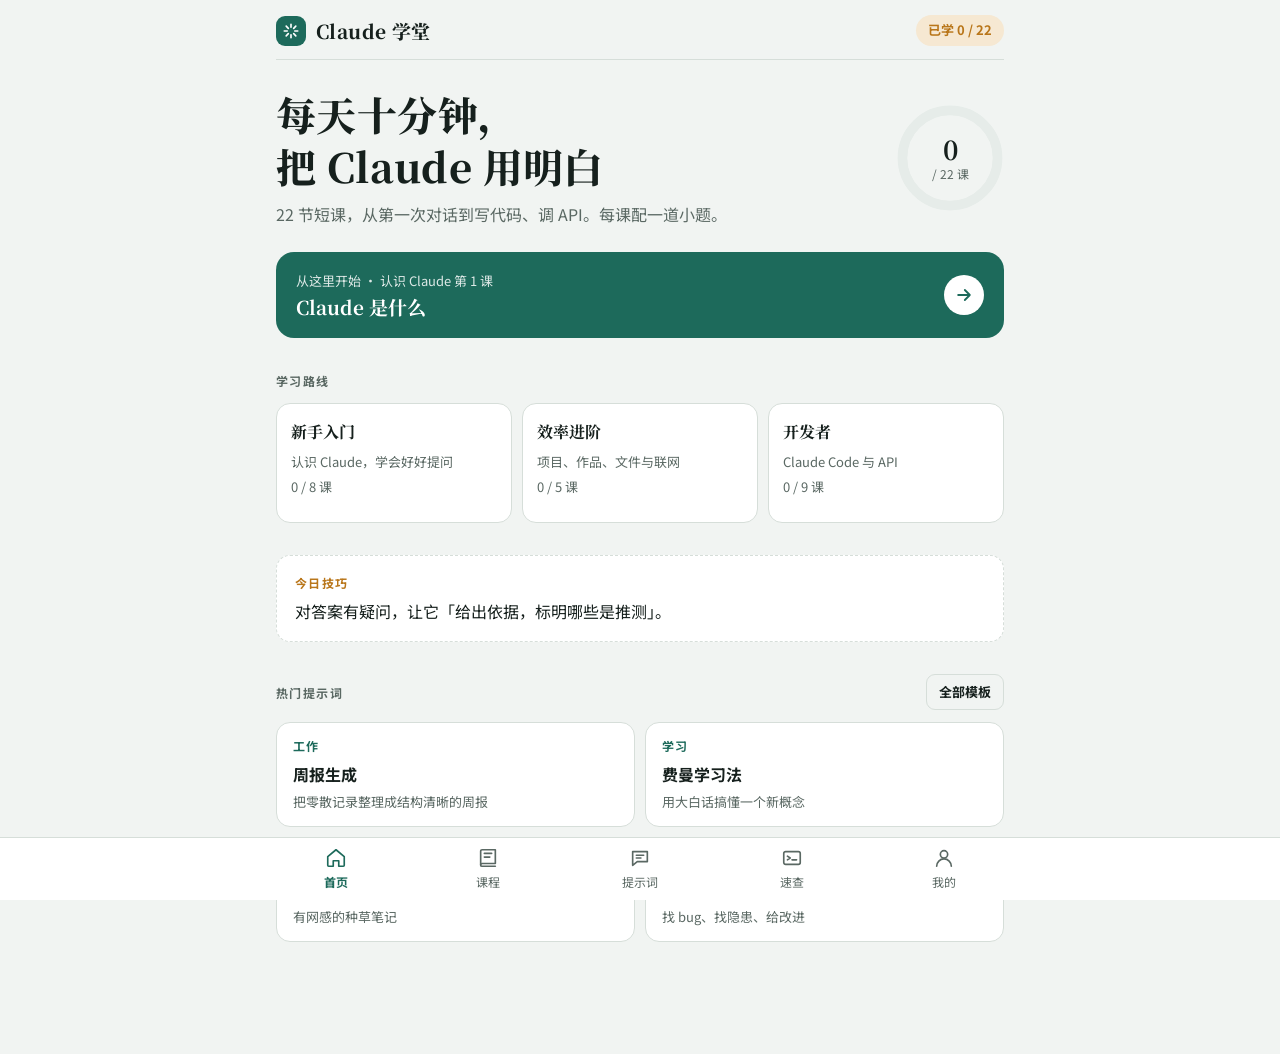
==== index.html @ afc1942e "Claude 学堂 v1：中文 Claude 使用教程 App 22 节课配小测、16 个提示词模板、速查表、本地学习进度，可离线安装（PWA）。  Co-Authored-By: Claude Op" ====
<!doctype html><html lang="zh-CN"><head><meta charset="utf-8">
<meta name="viewport" content="width=device-width,initial-scale=1,viewport-fit=cover">
<meta name="theme-color" content="#1D6A5B"><meta name="apple-mobile-web-app-capable" content="yes">
<meta name="apple-mobile-web-app-title" content="Claude 学堂"><link rel="manifest" href="manifest.webmanifest">
<link rel="icon" href="icon.svg"><link rel="apple-touch-icon" href="icon.svg">
<style>:root{padding-top:env(safe-area-inset-top,0px);padding-bottom:env(safe-area-inset-bottom,0px)}body{margin:0}img{max-width:100%}[hidden]{display:none!important}</style>
</head><body>
<title>Claude 学堂</title>
<link rel="preconnect" href="https://fonts.googleapis.com">
<link rel="preconnect" href="https://fonts.gstatic.com" crossorigin>
<link rel="stylesheet" href="https://fonts.googleapis.com/css2?family=Noto+Serif+SC:wght@600;800&family=Noto+Sans+SC:wght@400;500;700&family=JetBrains+Mono:wght@400;600&display=swap">
<style>
/* 布局：单栏移动优先的学习 App，底部五个标签；玉绿做主色，琥珀只用于进度与高亮 */
:root{
  --paper:#F1F4F2; --surface:#FFFFFF; --sunk:#E6ECE9;
  --ink:#16201D; --muted:#5A6863; --line:#D6DED9;
  --accent:#1D6A5B; --accent-ink:#FFFFFF; --accent-soft:#DAEBE5;
  --signal:#B9761A; --signal-soft:#F6E8D2;
  --bad:#A9443A; --bad-soft:#F5E1DE; --good:#2D7A4E; --good-soft:#DDEFE3;
  --code-bg:#1B2522; --code-fg:#E3ECE8;
  --f-display:"Noto Serif SC","Songti SC","STSong",serif;
  --f-body:"Noto Sans SC","PingFang SC","Hiragino Sans GB","Microsoft YaHei",system-ui,sans-serif;
  --f-mono:"JetBrains Mono","SF Mono",Menlo,Consolas,monospace;
  --r:14px;
}
@media (prefers-color-scheme: dark){:root:not([data-theme="light"]){
  --paper:#0F1513; --surface:#17201D; --sunk:#111A17;
  --ink:#E4ECE8; --muted:#93A39D; --line:#28342F;
  --accent:#62BCA6; --accent-ink:#08201A; --accent-soft:#1B3530;
  --signal:#E3AA4E; --signal-soft:#3A2D17;
  --bad:#E3816F; --bad-soft:#3A201C; --good:#71C493; --good-soft:#1A3324;
  --code-bg:#0A100E; --code-fg:#D8E4DF; color-scheme:dark}}
:root[data-theme="dark"]{
  --paper:#0F1513; --surface:#17201D; --sunk:#111A17;
  --ink:#E4ECE8; --muted:#93A39D; --line:#28342F;
  --accent:#62BCA6; --accent-ink:#08201A; --accent-soft:#1B3530;
  --signal:#E3AA4E; --signal-soft:#3A2D17;
  --bad:#E3816F; --bad-soft:#3A201C; --good:#71C493; --good-soft:#1A3324;
  --code-bg:#0A100E; --code-fg:#D8E4DF; color-scheme:dark}

*{box-sizing:border-box}
html,body{background:var(--paper)}
body{color:var(--ink);font-family:var(--f-body);font-size:16px;line-height:1.75;-webkit-font-smoothing:antialiased}
button,input,textarea{font:inherit;color:inherit}
button{cursor:pointer}
:focus-visible{outline:2px solid var(--accent);outline-offset:2px;border-radius:6px}
h1,h2,h3{font-family:var(--f-display);text-wrap:balance;margin:0;line-height:1.3}
p{margin:0}
code{font-family:var(--f-mono);font-size:.86em;background:var(--sunk);border:1px solid var(--line);padding:.05em .4em;border-radius:5px;word-break:break-word}
strong{font-weight:700}

.app{max-width:760px;margin:0 auto;padding-inline:16px;padding-block:0 112px}
.top{position:sticky;top:env(safe-area-inset-top,0px);z-index:5;background:var(--paper);display:flex;align-items:center;justify-content:space-between;gap:12px;padding-block:14px 12px;border-bottom:1px solid var(--line);margin-bottom:20px}
.brand{display:flex;align-items:center;gap:10px;font-family:var(--f-display);font-weight:800;font-size:19px;letter-spacing:.02em;background:none;border:0;padding:0}
.brand-mark{width:30px;height:30px;border-radius:9px;background:var(--accent);display:grid;place-items:center;color:var(--accent-ink)}
.pill{font-size:13px;font-variant-numeric:tabular-nums;padding:4px 12px;border-radius:99px;background:var(--signal-soft);color:var(--signal);font-weight:700;white-space:nowrap}
.back{display:inline-flex;align-items:center;gap:6px;background:none;border:0;color:var(--muted);font-size:14px;padding:4px 0}

/* 底部导航 */
.tabs{position:fixed;left:0;right:0;bottom:0;z-index:10;background:var(--surface);border-top:1px solid var(--line);padding-bottom:env(safe-area-inset-bottom,0px)}
.tabs-in{max-width:760px;margin:0 auto;display:grid;grid-template-columns:repeat(5,1fr)}
.tab{background:none;border:0;display:flex;flex-direction:column;align-items:center;gap:2px;padding:9px 0 8px;font-size:12px;color:var(--muted)}
.tab svg{width:22px;height:22px}
.tab[aria-current="page"]{color:var(--accent);font-weight:700}

/* 通用 */
.stack{display:flex;flex-direction:column;gap:14px}
.section{display:flex;flex-direction:column;gap:12px;margin-top:32px}
.eyebrow{font-size:12px;letter-spacing:.12em;color:var(--muted);font-weight:700}
.h-sec{font-size:20px}
.muted{color:var(--muted)}
.small{font-size:14px}
.card{background:var(--surface);border:1px solid var(--line);border-radius:var(--r);padding:18px}
.btn{display:inline-flex;align-items:center;justify-content:center;gap:8px;border-radius:11px;padding:11px 18px;font-weight:700;font-size:15px;border:1px solid transparent;background:var(--accent);color:var(--accent-ink)}
.btn.ghost{background:transparent;color:var(--ink);border-color:var(--line)}
.btn.sm{padding:6px 12px;font-size:13px;border-radius:9px}
.btn:active{transform:translateY(1px)}
.row{display:flex;align-items:center;gap:12px}
.grow{flex:1;min-width:0}
.chips{display:flex;gap:8px;overflow-x:auto;padding-bottom:4px;scrollbar-width:none}
.chip{flex:none;border:1px solid var(--line);background:var(--surface);border-radius:99px;padding:6px 14px;font-size:14px}
.chip[aria-pressed="true"]{background:var(--ink);color:var(--paper);border-color:var(--ink)}
.star{background:none;border:0;padding:6px;color:var(--muted);line-height:0}
.star[aria-pressed="true"]{color:var(--signal)}
.star svg{width:20px;height:20px}

/* 首页 */
.hero{display:grid;grid-template-columns:1fr auto;gap:20px;align-items:center;padding-block:8px 4px}
.hero h1{font-size:clamp(28px,7vw,40px);font-weight:800;letter-spacing:.01em}
.hero p{margin-top:8px;color:var(--muted);max-width:30em}
.ring{width:108px;height:108px;position:relative}
.ring svg{width:100%;height:100%;transform:rotate(-90deg)}
.ring-num{position:absolute;inset:0;display:grid;place-items:center;text-align:center;font-variant-numeric:tabular-nums;line-height:1.1}
.ring-num b{font-family:var(--f-display);font-size:26px}
.ring-num span{font-size:12px;color:var(--muted)}
.continue{display:flex;gap:16px;align-items:center;background:var(--accent);color:var(--accent-ink);border-radius:18px;padding:18px 20px;border:0;text-align:left;width:100%}
.continue .grow p{opacity:.85;font-size:13px}
.continue h3{font-size:19px;margin-top:2px}
.go{width:40px;height:40px;border-radius:50%;background:var(--accent-ink);color:var(--accent);display:grid;place-items:center;flex:none}
.paths{display:grid;grid-template-columns:repeat(3,minmax(0,1fr));gap:10px}
.path{background:var(--surface);border:1px solid var(--line);border-radius:var(--r);padding:14px;text-align:left;display:flex;flex-direction:column;gap:6px;min-width:0}
.path b{font-family:var(--f-display);font-size:16px}
.path span{font-size:13px;color:var(--muted);line-height:1.5}
.bar{height:5px;border-radius:99px;background:var(--sunk);overflow:hidden;margin-top:auto}
.bar i{display:block;height:100%;background:var(--signal);border-radius:99px}
.tip-card{border:1px dashed var(--line);border-radius:var(--r);padding:16px 18px;background:var(--surface)}
.tip-card .eyebrow{color:var(--signal)}

/* 课程 */
.mod{display:flex;flex-direction:column;gap:2px}
.mod-head{display:flex;align-items:baseline;justify-content:space-between;gap:12px;padding-block:6px 10px}
.mod-head h2{font-size:21px}
.mod-head span{font-size:13px;color:var(--muted);font-variant-numeric:tabular-nums;white-space:nowrap}
.lessons{background:var(--surface);border:1px solid var(--line);border-radius:var(--r);overflow:hidden}
.lesson-row{display:flex;align-items:center;gap:14px;width:100%;background:none;border:0;border-top:1px solid var(--line);padding:14px 16px;text-align:left}
.lesson-row:first-child{border-top:0}
.lesson-row .num{width:28px;height:28px;flex:none;border-radius:50%;border:1.5px solid var(--line);display:grid;place-items:center;font-size:13px;font-variant-numeric:tabular-nums;color:var(--muted);font-weight:700}
.lesson-row.done .num{background:var(--accent);border-color:var(--accent);color:var(--accent-ink)}
.lesson-row .t{font-weight:500}
.lesson-row .m{font-size:13px;color:var(--muted)}
.lesson-row svg.chev{width:18px;height:18px;color:var(--muted);flex:none}

/* 课文 */
.lesson-head{display:flex;flex-direction:column;gap:10px;padding-block:6px 4px}
.lesson-head h1{font-size:clamp(26px,6.5vw,34px)}
.prose{display:flex;flex-direction:column;gap:16px;margin-top:22px;max-width:40em}
.prose h3{font-size:19px;margin-top:10px}
.prose ul,.prose ol{margin:0;padding-left:1.3em;display:flex;flex-direction:column;gap:8px}
.prose li::marker{color:var(--accent);font-weight:700}
.callout{border-radius:12px;padding:14px 16px;background:var(--signal-soft);font-size:15px}
.callout b{color:var(--signal);margin-right:6px}
.cmp{display:flex;flex-direction:column;gap:10px}
.bubble{border-radius:16px 16px 16px 4px;padding:14px 16px;border:1px solid var(--line);background:var(--surface);white-space:pre-wrap;min-width:0}
.bubble .lab{display:inline-block;font-size:12px;font-weight:700;letter-spacing:.06em;padding:1px 9px;border-radius:99px;margin-bottom:6px}
.bubble.bad .lab{background:var(--bad-soft);color:var(--bad)}
.bubble.good{border-color:var(--accent)}
.bubble.good .lab{background:var(--good-soft);color:var(--good)}
.cmp-note{font-size:14px;color:var(--muted)}
.try{border:1.5px solid var(--accent);border-radius:var(--r);overflow:hidden}
.try-head{display:flex;align-items:center;justify-content:space-between;gap:10px;background:var(--accent-soft);padding:8px 10px 8px 16px;font-size:13px;font-weight:700;color:var(--accent)}
.try-body{padding:14px 16px;white-space:pre-wrap;background:var(--surface)}
.code{border-radius:12px;background:var(--code-bg);color:var(--code-fg);overflow:hidden}
.code-head{display:flex;justify-content:space-between;align-items:center;padding:6px 8px 6px 14px;font-size:12px;font-family:var(--f-mono);opacity:.85}
.code-head .btn{background:transparent;border-color:rgba(255,255,255,.18);color:var(--code-fg)}
.code pre{margin:0;padding:4px 16px 16px;overflow-x:auto;font-family:var(--f-mono);font-size:13.5px;line-height:1.65}
.quiz{margin-top:30px;display:flex;flex-direction:column;gap:12px}
.quiz .q{font-weight:700;font-size:17px}
.opt{display:flex;gap:12px;align-items:center;width:100%;text-align:left;background:var(--surface);border:1.5px solid var(--line);border-radius:12px;padding:12px 14px}
.opt .k{width:26px;height:26px;flex:none;border-radius:8px;background:var(--sunk);display:grid;place-items:center;font-size:13px;font-weight:700;color:var(--muted)}
.opt.right{border-color:var(--good);background:var(--good-soft)}
.opt.right .k{background:var(--good);color:var(--surface)}
.opt.wrong{border-color:var(--bad);background:var(--bad-soft)}
.opt.wrong .k{background:var(--bad);color:var(--surface)}
.opt:disabled{cursor:default;color:var(--ink)}
.why{font-size:15px;padding:12px 14px;border-radius:12px;background:var(--sunk)}
.lesson-foot{display:flex;gap:10px;margin-top:28px;flex-wrap:wrap}
.lesson-foot .btn{flex:1 1 160px}

/* 提示词 */
.pr-list{display:grid;grid-template-columns:repeat(2,minmax(0,1fr));gap:10px}
.pr{background:var(--surface);border:1px solid var(--line);border-radius:var(--r);padding:14px 16px;text-align:left;display:flex;flex-direction:column;gap:4px;min-width:0}
.pr .cat{font-size:12px;color:var(--accent);font-weight:700;letter-spacing:.06em}
.pr b{font-size:16px}
.pr span{font-size:13px;color:var(--muted);line-height:1.55}
.field{display:flex;flex-direction:column;gap:6px}
.field label{font-size:14px;font-weight:700}
.field input,.field textarea{width:100%;border:1.5px solid var(--line);background:var(--surface);border-radius:10px;padding:10px 12px;font-size:15px;line-height:1.6}
.field textarea{min-height:76px;resize:vertical}
.field input:focus,.field textarea:focus{outline:none;border-color:var(--accent)}
.preview{white-space:pre-wrap;background:var(--surface);border:1px solid var(--line);border-radius:var(--r);padding:16px;font-size:15px}
.preview mark{background:var(--signal-soft);color:var(--signal);border-radius:4px;padding:0 3px;font-weight:700}

/* 速查 */
.search{width:100%;border:1.5px solid var(--line);background:var(--surface);border-radius:12px;padding:12px 14px 12px 42px;font-size:16px;background-image:none}
.search-wrap{position:relative}
.search-wrap svg{position:absolute;left:14px;top:50%;transform:translateY(-50%);width:18px;height:18px;color:var(--muted)}
.cheat{background:var(--surface);border:1px solid var(--line);border-radius:var(--r);overflow:hidden}
.cheat-row{display:grid;grid-template-columns:minmax(0,190px) minmax(0,1fr);gap:14px;padding:11px 16px;border-top:1px solid var(--line);align-items:baseline}
.cheat-row:first-child{border-top:0}
.cheat-row kbd,.cheat-row .cmd{font-family:var(--f-mono);font-size:13.5px;font-weight:600;color:var(--accent);word-break:break-word}
.cheat-row span{font-size:14.5px}
.empty{text-align:center;color:var(--muted);padding:32px 12px}

/* 我的 */
.stats{display:grid;grid-template-columns:repeat(3,minmax(0,1fr));gap:10px}
.stat{background:var(--surface);border:1px solid var(--line);border-radius:var(--r);padding:14px;display:flex;flex-direction:column;gap:2px}
.stat b{font-family:var(--f-display);font-size:28px;font-variant-numeric:tabular-nums;line-height:1.2}
.stat span{font-size:13px;color:var(--muted)}
.mod-prog{display:grid;grid-template-columns:minmax(0,1fr) 120px 44px;gap:12px;align-items:center;padding:10px 0;border-top:1px solid var(--line);font-size:15px}
.mod-prog:first-child{border-top:0}
.mod-prog em{font-style:normal;font-size:13px;color:var(--muted);text-align:right;font-variant-numeric:tabular-nums}
.confirm{display:flex;gap:10px;align-items:center;flex-wrap:wrap;padding:12px 14px;border-radius:12px;background:var(--bad-soft);color:var(--bad);font-size:14px}

.toast{position:fixed;left:50%;bottom:calc(84px + env(safe-area-inset-bottom,0px));transform:translateX(-50%) translateY(12px);background:var(--ink);color:var(--paper);padding:9px 18px;border-radius:99px;font-size:14px;opacity:0;pointer-events:none;transition:opacity .2s,transform .2s;z-index:20;white-space:nowrap}
.toast.on{opacity:1;transform:translateX(-50%) translateY(0)}

.view{animation:in .25s ease-out}
@keyframes in{from{transform:translateY(6px)}to{transform:none}}
@media (prefers-reduced-motion:reduce){.view{animation:none}.toast{transition:none}}

@media (max-width:560px){
  .paths{grid-template-columns:1fr}
  .pr-list{grid-template-columns:1fr}
  .hero{grid-template-columns:1fr auto}
  .ring{width:88px;height:88px}
  .ring-num b{font-size:22px}
  .cheat-row{grid-template-columns:1fr;gap:2px}
  .mod-prog{grid-template-columns:minmax(0,1fr) 80px 40px}
}
</style>

<div class="app">
  <header class="top">
    <button class="brand" id="brand" aria-label="回到首页">
      <span class="brand-mark"><svg width="18" height="18" viewBox="0 0 24 24" fill="none" stroke="currentColor" stroke-width="2.2" stroke-linecap="round"><path d="M12 3v4M12 17v4M3 12h4M17 12h4M5.6 5.6l2.8 2.8M15.6 15.6l2.8 2.8M5.6 18.4l2.8-2.8M15.6 8.4l2.8-2.8"/></svg></span>
      Claude 学堂
    </button>
    <span class="pill" id="topPill"></span>
  </header>
  <main id="view" class="view"></main>
</div>

<nav class="tabs" aria-label="主导航"><div class="tabs-in" id="tabs"></div></nav>
<div class="toast" id="toast" role="status" aria-live="polite"></div>

<script>
/* ========== 课程内容 ========== */
const MODULES = [
 {id:'m1', name:'认识 Claude', path:'新手入门', lessons:[
  {id:'l1', title:'Claude 是什么', mins:3, blocks:[
   ['p','Claude 是 Anthropic 公司开发的 AI 助手。它能读写长文、分析文件和图片、写代码、查资料，也能在你的电脑上直接动手做事。'],
   ['h','模型家族'],
   ['p','Claude 有几档模型，越强的越聪明，越轻的越快越省。'],
   ['ul',['**Fable 5.1**：目前最强，适合最难的推理、长时间任务和复杂代码。','**Opus 5.5**：深度能力强，适合复杂写作、分析和规划。','**Sonnet 5.5**：速度和能力均衡，适合做日常主力。','**Haiku 4.5**：最快最省，适合简单问答和大批量处理。']],
   ['tip','不确定选哪个时，先用 Sonnet。遇到它答不好的难题，再换更强的模型。'],
   ['h','它不擅长什么'],
   ['ul',['知识有截止时间，最新消息要打开联网搜索。','可能出错。关键数字、法律和医疗结论要自己核实。','默认不记得别的对话。想让它记住，用「项目」或打开记忆功能。']]
  ], quiz:{q:'日常写邮件、整理笔记，速度和能力最均衡的是哪个？', opts:['Haiku 4.5','Sonnet 5.5','Fable 5.1'], a:1, why:'Sonnet 是均衡型。Haiku 更快但能力弱一些，Fable 最强但更适合真正困难的任务。'}},
  {id:'l2', title:'在哪里使用', mins:3, blocks:[
   ['p','同一个账号可以在很多地方用 Claude，对话记录会在网页、桌面和手机之间同步。'],
   ['ul',['**网页**：打开 `claude.ai` 就能用。','**桌面 App**：Mac 和 Windows 都有，可以用快捷键随时唤出，还能帮你操作电脑。','**手机 App**：iOS 和 Android 都有，支持语音对话和拍照提问。','**Claude Code**：会写代码的 Claude，能在终端、桌面 App、VS Code、JetBrains 和网页里用。','**Claude in Chrome**：浏览器扩展，帮你在网页上点击、填表、整理信息。','**API**：开发者把 Claude 接进自己的产品。']],
   ['tip','手机上遇到看不懂的东西，直接拍照发给 Claude，比打字描述快得多。']
  ], quiz:{q:'想让 Claude 直接修改你电脑上项目里的代码，该用哪个？', opts:['手机 App','Claude Code','网页上的联网搜索'], a:1, why:'Claude Code 能读懂整个项目，直接修改文件、运行命令和测试。'}},
  {id:'l3', title:'第一次对话', mins:4, blocks:[
   ['ol',['打开 `claude.ai`，注册并登录。','点「新对话」，在输入框写下你的问题。','需要时用回形针按钮上传文件或截图。','在输入框附近切换模型。','对回答不满意，直接说哪里不对，让它改。']],
   ['h','同样的需求，两种问法'],
   ['cmp','帮我写个自我介绍','帮我写一段 1 分钟的面试自我介绍。我应聘互联网公司的增长运营岗，有 3 年电商运营经验，做过日活从 2 万涨到 10 万的项目。语气自然，不要太书面。','好的问法交代了场景、身份、亮点和语气，Claude 不用猜。'],
   ['try','帮我写一段 1 分钟的面试自我介绍。我应聘的是＿＿岗位，有＿＿年＿＿经验，最拿得出手的成绩是＿＿。语气自然，不要太书面。']
  ], quiz:{q:'回答不满意时，最有效的做法是？', opts:['新开一个对话，问一模一样的问题','具体指出哪里不对，让它修改','换一个模型重新问'], a:1, why:'具体的反馈让 Claude 知道往哪个方向改。重复同样的问题，大概率得到差不多的结果。'}}
 ]},
 {id:'m2', name:'提问的艺术', path:'新手入门', lessons:[
  {id:'l4', title:'把话说清楚', mins:4, blocks:[
   ['p','Claude 很聪明，但不知道你脑子里的背景。把它当成一位能力很强、刚入职的同事：你交代得越清楚，结果越好。'],
   ['h','好提示词的四个要素'],
   ['ul',['**背景**：这是什么事，为什么要做。','**任务**：具体要它产出什么。','**要求**：长度、语气、受众，必须包含或避免的内容。','**格式**：列表、表格、段落，还是某种固定模板。']],
   ['cmp','总结一下这篇文章','下面是一篇行业报告。请帮我给老板写一段 200 字以内的总结，重点说清楚对我们电商业务有什么影响，最后给出 2 条可以马上执行的建议。','后一种写清了读者是谁、篇幅多长、重点是什么、结尾要什么。'],
   ['tip','说「要做什么」比说「不要做什么」更有效。与其说「别写太长」，不如说「控制在 3 句话以内」。']
  ], quiz:{q:'下面哪一项不属于好提示词的四要素？', opts:['背景','任务','客套话','格式'], a:2, why:'礼貌没坏处，但真正影响结果的是背景、任务、要求和格式。'}},
  {id:'l5', title:'给它看例子', mins:3, blocks:[
   ['p','想要某种特定风格时，与其堆形容词，不如直接给 1 到 3 个例子。Claude 会照着例子的感觉来写。'],
   ['cmp','帮我写几个有吸引力的商品标题','参考下面的风格，为「便携咖啡杯」写 5 个商品标题：\n例 1：一杯在手，通勤不慌｜316 不锈钢保温 6 小时\n例 2：办公室续命神器｜一键开盖，单手就能喝','「有吸引力」每个人理解都不一样，例子能把标准说死。'],
   ['tip','例子之间要有差异，不然 Claude 会照抄句式。如果只想学风格、不想学内容，明确说一声。']
  ], quiz:{q:'给 Claude 示例时，最需要注意什么？', opts:['例子越多越好','例子之间要有差异','例子要和想要的结果一模一样'], a:1, why:'例子太像，Claude 会机械模仿句式；有变化的例子才能让它抓到共同的风格。'}},
  {id:'l6', title:'让它先想再答', mins:3, blocks:[
   ['p','遇到复杂问题，比如多步计算、方案比较、策略分析，让 Claude 先思考再给结论，准确率会明显提高。'],
   ['ul',['在 claude.ai 打开「扩展思考」（Extended thinking），它会先推理再回答。','也可以在提问里写：「请一步步分析，最后再给结论」。','让它列出考虑过的方案和取舍，你更容易判断它对不对。']],
   ['try','我在考虑两个方案做小程序：A 是自建团队，B 是外包。预算 20 万，3 个月要上线。请先列出需要考虑的因素，逐项比较两个方案，最后给出推荐和理由。']
  ], quiz:{q:'哪类问题最值得让 Claude「先想再答」？', opts:['把一句话翻译成英文','比较三个融资方案的利弊','给猫起个名字'], a:1, why:'多因素比较需要推理过程。简单任务直接回答就行，开思考反而更慢。'}},
  {id:'l7', title:'用标签整理长内容', mins:3, blocks:[
   ['p','一次给好几份材料时，用标签把它们分开，Claude 就能准确知道哪段是什么。标签名可以用中文。'],
   ['code','text','请对比下面两份报价，指出价格和服务条款的差异。\n\n<报价A>\n（粘贴第一份）\n</报价A>\n\n<报价B>\n（粘贴第二份）\n</报价B>\n\n请用表格输出，最后一行写你的建议。'],
   ['tip','长文档放在前面，问题放在最后，效果通常更好。']
  ], quiz:{q:'给 Claude 一份很长的合同并提问，问题放在哪里效果通常更好？', opts:['放在合同前面','放在合同后面','放哪都一样'], a:1, why:'先给材料、最后提问，Claude 读完全文再看到问题，回答更聚焦。'}},
  {id:'l8', title:'多轮迭代', mins:3, blocks:[
   ['p','第一版很少完美。把对话当成合作：先要一版，再一步步收紧。'],
   ['ul',['指出具体问题：「第二段太空了，加一个真实案例。」','给出方向：「语气再口语一点，像跟朋友聊天。」','让它自查：「检查一下有没有事实错误或前后矛盾。」','对话太长、开始跑偏时，新开一个对话，把关键结论贴过去。']],
   ['tip','发现上一条问得不好，可以直接编辑那条消息重新生成，比不停追加纠正更干净。']
  ], quiz:{q:'对话越来越长、回答开始跑偏，最好怎么办？', opts:['继续追问，直到它改对','新开对话，带上关键结论','把所有要求再重复一遍'], a:1, why:'过长的对话里早期信息容易被稀释。新对话加上精炼的背景，往往立刻回到正轨。'}}
 ]},
 {id:'m3', name:'核心功能', path:'效率进阶', lessons:[
  {id:'l9', title:'项目 Projects', mins:4, blocks:[
   ['p','项目是一个专属工作区。你上传资料、写一份固定说明，之后在这个项目里开的每个对话都会自动带上它们。'],
   ['h','适合用在'],
   ['ul',['公司产品资料和品牌规范，写文案时不用每次重贴。','一门课的讲义，让 Claude 当你的私人助教。','长期写作项目，保持风格和设定前后一致。']],
   ['h','怎么建'],
   ['ol',['在左侧栏进入 Projects，新建项目。','在项目知识里上传文件。','在项目说明里写固定要求，比如「用简体中文回答，面向小红书用户，语气活泼」。','在项目里新建对话，开始使用。']]
  ], quiz:{q:'每次写文案都要重新粘贴品牌规范，最省事的办法是？', opts:['把规范存在记事本里每次复制','建一个项目，把规范放进项目知识','让 Claude 记在当前对话里'], a:1, why:'项目里的资料和说明会自动带进每个新对话。'}},
  {id:'l10', title:'Artifacts 作品', mins:4, blocks:[
   ['p','让 Claude 写网页、小工具、图表或长文档时，它会把结果放在对话旁边的独立窗口里。你可以直接预览、继续修改，还能生成链接分享给别人。'],
   ['ul',['小工具：番茄钟、记账表、抽签器。','可视化：把一份表格变成图表或看板。','文档：方案、清单、学习笔记。','小游戏：拿来玩，也能拿来教孩子。']],
   ['try','帮我做一个番茄钟网页：25 分钟专注、5 分钟休息，有开始、暂停和重置按钮，显示今天完成了几轮。界面简洁，手机上也好用。'],
   ['tip','想改哪里直接说，比如「按钮换成绿色」「加一个提示音」。不用自己懂代码。']
  ], quiz:{q:'关于 Artifacts，下面哪句是对的？', opts:['只能生成纯文字','可以预览、修改并分享链接','必须自己会写代码才能用'], a:1, why:'Artifacts 能生成可交互的页面和工具，用自然语言就能修改。'}},
  {id:'l11', title:'读文件和图片', mins:3, blocks:[
   ['p','PDF、Word、Excel、CSV、代码文件和图片都可以直接上传。'],
   ['ul',['长合同：「列出对我方不利的条款，标注页码。」','销售表：「按月份汇总销售额，找出下滑最多的品类，画个图。」','报错截图：「这个报错是什么意思，怎么解决？」','白板照片：「把这张照片整理成会议纪要。」']],
   ['tip','涉及数字的分析，让它说明计算方法，方便你核对。']
  ], quiz:{q:'让 Claude 分析销售数据时，怎样更容易发现错误？', opts:['只要最终结论','要求它说明计算方法','让它回答得越短越好'], a:1, why:'看到计算过程，你才能检查口径和公式是不是对的。'}},
  {id:'l12', title:'联网搜索与深度研究', mins:3, blocks:[
   ['p','Claude 的知识有截止时间。打开联网搜索后，它能查最新信息并附上来源链接。'],
   ['p','研究（Research）模式会花几分钟查阅大量资料，交给你一份带引用的报告，适合行业调研、竞品分析、选购对比。'],
   ['try','帮我调研国内主流的 AI 笔记类 App，比较它们的核心功能、价格和目标用户，用表格呈现，并附上信息来源。'],
   ['tip','来源链接要点开看看，确认原文确实是那个意思。']
  ], quiz:{q:'问「今天某只股票的收盘价」，需要什么？', opts:['扩展思考','联网搜索','上传 Excel'], a:1, why:'实时信息不在模型的知识里，必须联网查。'}},
  {id:'l13', title:'连接器与记忆', mins:3, blocks:[
   ['p','**连接器**让 Claude 读取你授权的应用，比如 Gmail、Google 日历、Google Drive、Notion。它背后用的是开放的 MCP 协议。'],
   ['p','**记忆**打开后，Claude 会记住你的偏好和长期背景，下次不用重复介绍自己。你可以随时查看和删除它记住的内容。'],
   ['try','看一下我明天的日程，帮我找出两个可以约 30 分钟会议的空档。'],
   ['tip','只连接真正需要的应用，授权前看清它能读写哪些内容。']
  ], quiz:{q:'连接器背后使用的开放协议叫什么？', opts:['MCP','HTTP','SQL'], a:0, why:'MCP（Model Context Protocol）是让 AI 接入外部工具和数据的开放标准。'}}
 ]},
 {id:'m4', name:'Claude Code', path:'开发者', lessons:[
  {id:'l14', title:'安装与启动', mins:4, blocks:[
   ['p','Claude Code 是会写代码的 Claude。它能读懂整个项目、修改文件、运行命令、跑测试、提交代码。'],
   ['h','安装'],
   ['code','bash','# macOS / Linux\ncurl -fsSL https://claude.ai/install.sh | bash\n\n# Windows（PowerShell）\nirm https://claude.ai/install.ps1 | iex\n\n# 或者用 npm\nnpm install -g @anthropic-ai/claude-code'],
   ['h','启动'],
   ['code','bash','cd 你的项目目录\nclaude'],
   ['p','第一次运行会让你登录 Claude 账号（Pro、Max、Team 或企业版），也可以用 API Key。不想碰终端的话，Claude 桌面 App 的 Code 标签页里也能用。'],
   ['try','这个项目是做什么的？主要目录结构是怎样的？我应该先看哪几个文件？']
  ], quiz:{q:'在项目目录里启动 Claude Code 的命令是？', opts:['claude','code','anthropic start'], a:0, why:'进入项目目录后输入 claude 即可启动。'}},
  {id:'l15', title:'CLAUDE.md 项目说明书', mins:4, blocks:[
   ['p','`CLAUDE.md` 是放在项目根目录的一份说明，Claude Code 每次启动都会自动读取。写上项目约定，它就不用每次问你。'],
   ['code','markdown','# 项目说明\n- 技术栈：Next.js + TypeScript + Tailwind\n- 启动：npm run dev，端口 3000\n- 测试：npm test，提交前必须通过\n- 组件用函数式写法\n- 界面文案统一用简体中文'],
   ['ul',['输入 `/init`，让 Claude 扫描项目自动生成初稿。','`~/.claude/CLAUDE.md` 放你的全局偏好，对所有项目生效。','保持简短，只写 Claude 自己看代码看不出来的东西。']]
  ], quiz:{q:'想让 Claude 自动生成 CLAUDE.md 初稿，用哪个命令？', opts:['/init','/clear','/model'], a:0, why:'/init 会分析项目结构并生成一份 CLAUDE.md。'}},
  {id:'l16', title:'常用命令与快捷键', mins:4, blocks:[
   ['p','下面这些用得最多，完整列表在「速查」页。'],
   ['ul',['`@文件名`：把某个文件交给 Claude 看，比如「检查 @src/login.ts 的逻辑」。','`/clear`：清空对话，开始新任务。','`/compact`：压缩对话历史，腾出上下文空间。','`/model`：切换模型。','**Esc**：打断 Claude 正在做的事。','**Esc 按两次**：回退到之前的某一步。','**Shift+Tab**：切换权限模式。','`!` 开头：直接执行一条终端命令。']],
   ['tip','一个任务做完就 `/clear`，再开始下一个。上下文干净，Claude 更专注，也更省额度。']
  ], quiz:{q:'对话太长、想保留要点但腾出空间，用哪个命令？', opts:['/clear','/compact','/init'], a:1, why:'/compact 会把历史压缩成摘要；/clear 是彻底清空。'}},
  {id:'l17', title:'权限与安全', mins:4, blocks:[
   ['p','Claude Code 改文件、跑命令之前，默认会先问你。按 Shift+Tab 可以在几种模式之间切换。'],
   ['ul',['**默认模式**：改文件、跑命令都先问你。','**自动接受编辑**：改文件不再问，跑命令仍然要你确认。','**计划模式**：只读不改，先给你方案，你同意后再动手。']],
   ['p','用 `/permissions` 可以把常用的安全命令设成「总是允许」，减少弹窗。'],
   ['tip','不熟悉的任务先用计划模式。项目用 git 管理，随时可以回退。']
  ], quiz:{q:'想先看 Claude 的方案、确认后再让它改代码，用哪种模式？', opts:['自动接受编辑','计划模式','默认模式'], a:1, why:'计划模式下 Claude 只分析、不修改，适合大改动之前先对齐思路。'}},
  {id:'l18', title:'Skills、MCP 与 Hooks', mins:5, blocks:[
   ['p','这几样东西让 Claude Code 变成你团队专属的助手。'],
   ['ul',['**Skills**：一个文件夹装着说明和脚本，教 Claude 完成特定任务，比如按公司模板写发布说明。用到时自动加载。','**MCP**：连接外部工具和数据，比如数据库、GitHub、设计稿。','**Hooks**：在固定时机自动执行的命令，比如每次改完文件自动格式化。','**子代理（Subagents）**：专做某类任务的助手，比如代码审查员。','**插件（Plugins）**：把以上几样打包，一键安装、分享给团队。']],
   ['code','bash','# 添加一个远程 MCP 服务\nclaude mcp add --transport http <名字> <服务地址>\n\n# 查看已连接的 MCP\nclaude mcp list']
  ], quiz:{q:'想让每次改完代码自动运行格式化工具，该用？', opts:['Skills','Hooks','MCP'], a:1, why:'Hooks 在固定事件发生时自动执行命令，适合格式化、检查这类每次都要做的事。'}}
 ]},
 {id:'m5', name:'开发者 API', path:'开发者', lessons:[
  {id:'l19', title:'第一个 API 请求', mins:5, blocks:[
   ['ol',['在 Claude 开发者平台（platform.claude.com）注册并创建 API Key。','把 Key 设成环境变量 `ANTHROPIC_API_KEY`。','安装官方 SDK：`pip install anthropic`。']],
   ['code','python','import anthropic\n\nclient = anthropic.Anthropic()  # 自动读取 ANTHROPIC_API_KEY\n\nmessage = client.messages.create(\n    model="claude-sonnet-5-5",\n    max_tokens=1024,\n    messages=[{"role": "user", "content": "用一句话解释什么是 API"}],\n)\nprint(message.content[0].text)'],
   ['tip','API Key 不要写进代码，更不要传到 GitHub。泄露后立刻在平台上作废。']
  ], quiz:{q:'API Key 最安全的存放方式是？', opts:['直接写在代码里','放在环境变量里','发到群里备份'], a:1, why:'环境变量不会随代码提交，泄露风险最低。'}},
  {id:'l20', title:'系统提示词与多轮对话', mins:4, blocks:[
   ['p','`system` 参数用来设定角色和规则，`messages` 是对话记录，用户和助手轮流出现。'],
   ['code','python','message = client.messages.create(\n    model="claude-sonnet-5-5",\n    max_tokens=1024,\n    system="你是一名耐心的英语老师，回答简短，并纠正学生的语法错误。",\n    messages=[\n        {"role": "user", "content": "I goes to school yesterday."},\n        {"role": "assistant", "content": "应该是 I went to school yesterday。"},\n        {"role": "user", "content": "为什么用 went？"},\n    ],\n)'],
   ['tip','API 不会自动记住对话。每次请求都要把之前的消息一起发过去。']
  ], quiz:{q:'调用 API 做多轮对话，需要怎么处理历史消息？', opts:['服务器会自动记住','每次请求都带上历史消息','只发最新一条就行'], a:1, why:'API 是无状态的，上下文完全由你发送的 messages 决定。'}},
  {id:'l21', title:'工具调用', mins:5, blocks:[
   ['p','告诉 Claude 你有哪些函数，包括名字、用途和参数格式。它需要时会返回一个调用请求，你执行函数，再把结果发回去，它据此给出最终回答。'],
   ['code','python','tools = [{\n    "name": "get_weather",\n    "description": "查询某个城市当前的天气",\n    "input_schema": {\n        "type": "object",\n        "properties": {"city": {"type": "string", "description": "城市名"}},\n        "required": ["city"],\n    },\n}]\n\nmessage = client.messages.create(\n    model="claude-sonnet-5-5",\n    max_tokens=1024,\n    tools=tools,\n    messages=[{"role": "user", "content": "北京现在冷吗？"}],\n)\n# message.stop_reason == "tool_use" 时，执行函数并把结果发回'],
   ['ol',['你发送问题和工具定义。','Claude 返回要调用的工具和参数。','你的代码执行函数，把结果作为 tool_result 发回。','Claude 根据结果回答用户。']],
   ['tip','`description` 写得越清楚，Claude 越知道什么时候该用这个工具。']
  ], quiz:{q:'工具调用中，真正执行函数的是谁？', opts:['Claude','你的代码','Anthropic 的服务器'], a:1, why:'Claude 只决定调用什么、传什么参数，执行和返回结果都在你这边。'}},
  {id:'l22', title:'省钱又提速', mins:4, blocks:[
   ['ul',['**选对模型**：分类、提取、简单改写用 Haiku，难题再用更强的模型。','**提示词缓存**：固定的长系统提示词和文档开启缓存，重复读取更便宜也更快。','**批处理**：不着急的大量任务用 Message Batches，价格大约减半。','**流式输出**：边生成边显示，用户感觉快很多。','**控制输出**：设好 `max_tokens`，要求简洁的格式。']],
   ['tip','先用最强的模型把效果调好，再试着换成更便宜的模型，看效果能不能保住。']
  ], quiz:{q:'每晚要处理上万条评论分类，不要求实时，最省钱的做法是？', opts:['用最强模型逐条实时调用','用 Haiku 加批处理','开扩展思考'], a:1, why:'简单任务用轻量模型，不急的大批量任务走批处理，成本最低。'}}
 ]}
];

const PATHS = [
 {name:'新手入门', desc:'认识 Claude，学会好好提问', mods:['m1','m2']},
 {name:'效率进阶', desc:'项目、作品、文件与联网', mods:['m3']},
 {name:'开发者', desc:'Claude Code 与 API', mods:['m4','m5']}
];

const TIPS = [
 '说「要做什么」比说「不要做什么」更有效。',
 '让 Claude 先问你几个问题再动手：「开始前，先问我 3 个你需要知道的问题。」',
 '把好用的提示词存进项目说明，下次不用重写。',
 '想要表格就直接说「用表格输出」，想要清单就说「列成清单」。',
 '对答案有疑问，让它「给出依据，标明哪些是推测」。',
 '同一件事让它写三个不同风格的版本，挑一个再精修。',
 '截图比描述更准确，报错、界面问题直接截图发过去。',
 '长文档放前面，问题放最后。',
 '在 Claude Code 里，一个任务结束就 /clear。',
 '让它扮演挑剔的审稿人：「指出这篇文章最弱的三个地方。」',
 '写给谁看决定了怎么写，记得告诉 Claude 读者是谁。',
 '复杂任务拆成几步，每步确认后再往下走。'
];

const PROMPTS = [
 {id:'p1', cat:'工作', title:'周报生成', desc:'把零散记录整理成结构清晰的周报', tpl:'请把我这周的工作记录整理成一份周报。\n\n我的岗位：{岗位}\n本周记录：\n{本周做的事}\n\n要求：分为「本周完成」「数据与成果」「问题与风险」「下周计划」四部分；每条一句话，突出结果和数字；语气专业简洁。'},
 {id:'p2', cat:'工作', title:'邮件润色', desc:'让邮件得体、清楚、不啰嗦', tpl:'请帮我润色下面这封邮件。\n\n收件人：{收件人身份}\n目的：{这封邮件想达成什么}\n原文：\n{邮件草稿}\n\n要求：语气礼貌但直接，删掉多余的客套，关键信息放在前两句。给出修改后的版本，再用三条说明你改了什么。'},
 {id:'p3', cat:'工作', title:'会议纪要', desc:'从杂乱记录中提炼决策和待办', tpl:'下面是一场会议的原始记录，请整理成会议纪要。\n\n会议主题：{会议主题}\n原始记录：\n{会议记录或转写文字}\n\n输出格式：\n1. 一句话结论\n2. 关键决策\n3. 待办事项表格（事项 / 负责人 / 截止时间）\n4. 未解决的问题'},
 {id:'p4', cat:'工作', title:'方案对比决策', desc:'多个选项时理清利弊', tpl:'我需要在以下选项中做决定：{选项}\n\n背景：{背景和限制条件}\n我最看重：{最在意的因素}\n\n请先列出评估维度，再逐项比较各选项，用表格呈现。最后给出你的推荐、理由，以及这个推荐在什么情况下会不成立。'},
 {id:'p5', cat:'学习', title:'费曼学习法', desc:'用大白话搞懂一个新概念', tpl:'我想真正理解「{概念}」。我的基础是：{你目前的了解程度}。\n\n请：\n1. 用一个生活中的比喻解释它\n2. 再用准确的语言解释一遍\n3. 举一个具体例子\n4. 列出初学者最常见的两个误解\n5. 最后出 3 道小题考考我，先别给答案'},
 {id:'p6', cat:'学习', title:'论文速读', desc:'快速抓住一篇论文的要点', tpl:'请帮我速读这篇论文（已上传）。我的背景：{你的专业背景}。\n\n请回答：\n1. 它想解决什么问题，为什么重要\n2. 用了什么方法\n3. 最关键的发现和数据\n4. 局限性\n5. 对{你关心的方向}有什么启发'},
 {id:'p7', cat:'学习', title:'模拟面试', desc:'让 Claude 当面试官陪你练', tpl:'请你扮演{公司类型}的{岗位}面试官，对我进行一场模拟面试。\n\n我的简历要点：\n{简历要点}\n\n规则：每次只问一个问题，等我回答后先点评（优点、不足、更好的说法），再问下一个。一共 6 个问题，由浅入深。现在开始第一个问题。'},
 {id:'p8', cat:'写作', title:'小红书文案', desc:'有网感的种草笔记', tpl:'请为「{产品或主题}」写一篇小红书笔记。\n\n目标读者：{目标人群}\n核心卖点：{卖点}\n\n要求：标题给 5 个备选，带数字或反差；正文 300 字左右，第一人称真实体验口吻，分段短，适当用符号分隔；结尾加 5 个相关话题标签。'},
 {id:'p9', cat:'写作', title:'文章挑刺', desc:'像严格的编辑一样审稿', tpl:'请你作为一位严格的编辑审阅下面的文章。文章写给{目标读者}看，目的是{文章目的}。\n\n{文章内容}\n\n请指出：最弱的三个地方并说明原因；逻辑跳跃或论据不足的段落；可以删掉的句子。最后给出修改后的开头一段。'},
 {id:'p10', cat:'写作', title:'换种说法', desc:'同一内容改写成不同语气', tpl:'请把下面这段话改写成三个版本：\n① {语气一，如：正式书面}\n② {语气二，如：轻松口语}\n③ {语气三，如：一句话精简}\n\n原文：\n{原文}'},
 {id:'p11', cat:'编程', title:'代码审查', desc:'找 bug、找隐患、给改进', tpl:'请审查下面的 {语言} 代码。它的作用是：{代码用途}。\n\n{代码}\n\n请按严重程度列出：可能的 bug、安全隐患、性能问题、可读性问题。每条说明出问题的具体场景，并给出修改后的代码。'},
 {id:'p12', cat:'编程', title:'写 SQL', desc:'用中文描述需求，生成查询', tpl:'数据库是 {数据库类型}，相关表结构如下：\n{表结构}\n\n需求：{用中文描述你想查什么}\n\n请写出 SQL，加上中文注释，并说明有没有需要注意的性能问题或边界情况。'},
 {id:'p13', cat:'编程', title:'解释报错', desc:'看懂错误信息并修好', tpl:'我在 {环境或框架} 里遇到了下面的报错：\n\n{报错信息}\n\n相关代码：\n{相关代码}\n\n请解释报错原因，给出最可能的修复方法；如果有多种可能，按概率从高到低列出，并告诉我怎么验证。'},
 {id:'p14', cat:'生活', title:'旅行规划', desc:'按节奏和预算排行程', tpl:'帮我规划一次 {目的地} 的旅行。\n\n天数：{天数}\n人员：{同行人员}\n预算：{预算}\n偏好：{喜欢什么、不喜欢什么}\n\n请按天给出行程，标注每段交通方式和大致时间；每天不超过 3 个主要景点；推荐当地特色餐厅；最后列出出发前要准备的事项。'},
 {id:'p15', cat:'生活', title:'一周食谱', desc:'省心又健康的家常菜安排', tpl:'请帮我安排一周的晚餐食谱。\n\n家庭人数：{人数}\n饮食要求：{忌口、减脂、孩子等}\n做饭时间：每顿不超过 {分钟数} 分钟\n\n用表格列出每天的菜名，再给一份合并后的采购清单，按蔬菜、肉蛋、调料分类。'},
 {id:'p16', cat:'生活', title:'难开口的话', desc:'帮你想好怎么说', tpl:'我需要和{对方是谁}谈一件事：{要谈的事}。\n\n我的顾虑：{担心什么}\n我希望的结果：{期望结果}\n\n请帮我准备：开场怎么说；核心表达的三个要点；对方可能的反应和我的回应；需要避免的说法。'}
];

const CHEAT = [
 {group:'Claude Code 斜杠命令', rows:[
  ['/help','查看所有可用命令'],['/init','扫描项目，生成 CLAUDE.md'],['/clear','清空对话，开始新任务'],['/compact','把对话历史压缩成摘要，腾出空间'],['/context','查看上下文用了多少'],['/model','切换模型'],['/resume','恢复之前的对话'],['/rewind','回退到之前的某个节点'],['/memory','编辑 CLAUDE.md 记忆文件'],['/permissions','管理允许和禁止的操作'],['/mcp','查看和管理 MCP 连接'],['/agents','管理子代理'],['/hooks','配置自动执行的 Hooks'],['/config','打开设置'],['/doctor','检查安装是否正常'],['/login','登录或切换账号']
 ]},
 {group:'Claude Code 快捷键', rows:[
  ['Esc','打断 Claude 当前的操作'],['Esc Esc','回退到之前的消息'],['Shift+Tab','切换权限模式（默认 / 自动接受编辑 / 计划）'],['@','引用文件或目录'],['!','直接执行一条终端命令'],['/','打开命令菜单'],['↑','翻看之前输入的内容'],['Shift+Enter','换行（不发送）'],['Ctrl+V','粘贴截图'],['Ctrl+C','取消输入；连按两次退出']
 ]},
 {group:'命令行用法', rows:[
  ['claude','在当前目录启动交互模式'],['claude "任务描述"','带着任务直接启动'],['claude -p "问题"','只输出结果后退出，适合脚本'],['claude -c','继续最近一次对话'],['claude -r','从历史对话中选择并恢复'],['claude --model <模型>','指定模型启动'],['claude mcp add','添加 MCP 服务'],['claude update','更新到最新版本']
 ]},
 {group:'claude.ai 使用技巧', rows:[
  ['编辑消息','修改自己发过的消息，重新生成回答'],['重新生成','对同一问题换一个回答'],['拖拽上传','把文件直接拖进输入框'],['项目','固定资料和说明，多个对话共享'],['风格','切换回答的风格，比如简洁或详细'],['扩展思考','复杂问题让 Claude 先推理再回答'],['联网搜索','获取最新信息并附带来源'],['研究','多轮检索，生成带引用的调研报告']
 ]},
 {group:'提示词口诀', rows:[
  ['给背景','说清楚是什么事、为什么做'],['定任务','具体要什么产出'],['提要求','长度、语气、受众、重点'],['指格式','表格、清单、段落还是模板'],['给例子','用 1 到 3 个例子说明风格'],['先思考','复杂问题让它一步步分析'],['分材料','多份内容用标签隔开'],['勤迭代','具体指出问题，逐步收紧']
 ]}
];

/* ========== 状态 ========== */
const KEY = 'claude-xuetang-v1';
const ALL = MODULES.flatMap((m,mi)=>m.lessons.map((l,li)=>({...l, mod:m, mi, li})));
const byId = Object.fromEntries(ALL.map(l=>[l.id,l]));
let S = {done:{}, fav:{}, quiz:{}, last:null};
try{ const raw = localStorage.getItem(KEY); if(raw) S = Object.assign(S, JSON.parse(raw)); }catch(e){}
function save(){ try{ localStorage.setItem(KEY, JSON.stringify(S)); }catch(e){} }

let route = {view:'home'};
let promptCat = '全部';
let cheatQ = '';
let resetAsk = false;
const vals = {};

/* ========== 工具函数 ========== */
const $ = s=>document.querySelector(s);
const esc = s=>String(s).replace(/[&<>"']/g,c=>({'&':'&amp;','<':'&lt;','>':'&gt;','"':'&quot;',"'":'&#39;'}[c]));
const inl = s=>esc(s).replace(/`([^`]+)`/g,'<code>$1</code>').replace(/\*\*([^*]+)\*\*/g,'<strong>$1</strong>');
const doneCount = ()=>ALL.filter(l=>S.done[l.id]).length;
const modDone = m=>m.lessons.filter(l=>S.done[l.id]).length;
const nextLesson = ()=> (S.last && !S.done[S.last] ? byId[S.last] : null) || ALL.find(l=>!S.done[l.id]) || null;

const ICON = {
 home:'<svg viewBox="0 0 24 24" fill="none" stroke="currentColor" stroke-width="1.8" stroke-linecap="round" stroke-linejoin="round"><path d="M3 10.5 12 3l9 7.5V20a1 1 0 0 1-1 1h-5v-6h-6v6H4a1 1 0 0 1-1-1z"/></svg>',
 book:'<svg viewBox="0 0 24 24" fill="none" stroke="currentColor" stroke-width="1.8" stroke-linecap="round" stroke-linejoin="round"><path d="M4 4.5A1.5 1.5 0 0 1 5.5 3H20v15H5.5A1.5 1.5 0 0 0 4 19.5z"/><path d="M4 19.5A1.5 1.5 0 0 0 5.5 21H20"/><path d="M8 7h8M8 11h6"/></svg>',
 spark:'<svg viewBox="0 0 24 24" fill="none" stroke="currentColor" stroke-width="1.8" stroke-linecap="round" stroke-linejoin="round"><path d="M4 5h16v11H9l-5 4z"/><path d="M8 9h8M8 12h5"/></svg>',
 bolt:'<svg viewBox="0 0 24 24" fill="none" stroke="currentColor" stroke-width="1.8" stroke-linecap="round" stroke-linejoin="round"><rect x="3" y="5" width="18" height="14" rx="2"/><path d="m7 10 3 2-3 2M12 14h5"/></svg>',
 user:'<svg viewBox="0 0 24 24" fill="none" stroke="currentColor" stroke-width="1.8" stroke-linecap="round" stroke-linejoin="round"><circle cx="12" cy="8" r="4"/><path d="M4 21a8 8 0 0 1 16 0"/></svg>',
 chev:'<svg class="chev" viewBox="0 0 24 24" fill="none" stroke="currentColor" stroke-width="2" stroke-linecap="round"><path d="m9 6 6 6-6 6"/></svg>',
 left:'<svg width="16" height="16" viewBox="0 0 24 24" fill="none" stroke="currentColor" stroke-width="2" stroke-linecap="round"><path d="m15 6-6 6 6 6"/></svg>',
 arrow:'<svg width="20" height="20" viewBox="0 0 24 24" fill="none" stroke="currentColor" stroke-width="2.2" stroke-linecap="round" stroke-linejoin="round"><path d="M5 12h14M13 6l6 6-6 6"/></svg>',
 star:'<svg viewBox="0 0 24 24" fill="currentColor"><path d="m12 3 2.7 5.6 6.1.9-4.4 4.3 1 6.1L12 17l-5.4 2.9 1-6.1L3.2 9.5l6.1-.9z"/></svg>',
 starO:'<svg viewBox="0 0 24 24" fill="none" stroke="currentColor" stroke-width="1.8" stroke-linejoin="round"><path d="m12 3 2.7 5.6 6.1.9-4.4 4.3 1 6.1L12 17l-5.4 2.9 1-6.1L3.2 9.5l6.1-.9z"/></svg>',
 search:'<svg viewBox="0 0 24 24" fill="none" stroke="currentColor" stroke-width="2" stroke-linecap="round"><circle cx="11" cy="11" r="7"/><path d="m20 20-3.5-3.5"/></svg>'
};
const TABS = [['home','首页','home'],['courses','课程','book'],['prompts','提示词','spark'],['cheat','速查','bolt'],['me','我的','user']];
const tabOf = v=>({lesson:'courses', prompt:'prompts'}[v] || v);

function toast(msg){ const t=$('#toast'); t.textContent=msg; t.classList.add('on'); clearTimeout(toast._t); toast._t=setTimeout(()=>t.classList.remove('on'),1600); }
function copy(text){
  const ok=()=>toast('已复制');
  const fallback=()=>{ const ta=document.createElement('textarea'); ta.value=text; ta.setAttribute('readonly',''); ta.style.position='fixed'; ta.style.opacity='0'; document.body.appendChild(ta); ta.select(); let done=false; try{ done=document.execCommand('copy'); }catch(e){} ta.remove(); toast(done?'已复制':'复制失败，请长按文字手动复制'); };
  try{ navigator.clipboard.writeText(text).then(ok, fallback); }catch(e){ fallback(); }
}
function go(view, extra={}){ route={view, ...extra}; render(); window.scrollTo(0,0); }

/* ========== 视图 ========== */
function ring(pct){
  const r=44, c=2*Math.PI*r;
  return `<svg viewBox="0 0 100 100" aria-hidden="true"><circle cx="50" cy="50" r="${r}" fill="none" stroke="var(--sunk)" stroke-width="9"/><circle cx="50" cy="50" r="${r}" fill="none" stroke="var(--signal)" stroke-width="9" stroke-linecap="round" stroke-dasharray="${c}" stroke-dashoffset="${c*(1-pct)}"/></svg>`;
}

function vHome(){
  const d=doneCount(), n=ALL.length, nx=nextLesson();
  const day=Math.floor((Date.now()-new Date(new Date().getFullYear(),0,0))/864e5);
  const tip=TIPS[day%TIPS.length];
  const cont = nx ? `<button class="continue" data-lesson="${nx.id}">
      <div class="grow"><p>${d? '继续学习':'从这里开始'} · ${esc(nx.mod.name)} 第 ${nx.li+1} 课</p><h3>${esc(nx.title)}</h3></div>
      <span class="go">${ICON.arrow}</span></button>`
    : `<div class="card"><h3 style="font-size:19px">全部 ${n} 课都学完了</h3><p class="muted small" style="margin-top:4px">去「提示词」页挑几个模板，在真实工作里用起来。</p></div>`;
  const paths = PATHS.map(p=>{
    const ls=MODULES.filter(m=>p.mods.includes(m.id)).flatMap(m=>m.lessons);
    const k=ls.filter(l=>S.done[l.id]).length;
    return `<button class="path" data-path="${p.mods[0]}"><b>${p.name}</b><span>${p.desc}</span><span style="font-variant-numeric:tabular-nums">${k} / ${ls.length} 课</span><div class="bar"><i style="width:${ls.length?k/ls.length*100:0}%"></i></div></button>`;
  }).join('');
  return `
  <section class="hero">
    <div><h1>每天十分钟，<br>把 Claude 用明白</h1><p>${n} 节短课，从第一次对话到写代码、调 API。每课配一道小题。</p></div>
    <div class="ring">${ring(n?d/n:0)}<div class="ring-num"><div><b>${d}</b><br><span>/ ${n} 课</span></div></div></div>
  </section>
  <div class="section" style="margin-top:20px">${cont}</div>
  <section class="section"><p class="eyebrow">学习路线</p><div class="paths">${paths}</div></section>
  <section class="section"><div class="tip-card"><p class="eyebrow">今日技巧</p><p style="margin-top:4px">${esc(tip)}</p></div></section>
  <section class="section"><div class="row"><p class="eyebrow grow">热门提示词</p><button class="btn ghost sm" data-go="prompts">全部模板</button></div>
    <div class="pr-list">${PROMPTS.filter(p=>['p1','p5','p8','p11'].includes(p.id)).map(prCard).join('')}</div></section>`;
}

function vCourses(){
  return `<div class="stack"><h1 style="font-size:28px">课程</h1><p class="muted">${MODULES.length} 个模块，${ALL.length} 节课。按顺序学最顺，也可以直接跳到想看的那课。</p></div>` +
  MODULES.map((m,mi)=>`<section class="section mod" id="${m.id}">
    <div class="mod-head"><div><p class="eyebrow">模块 ${mi+1} · ${m.path}</p><h2>${esc(m.name)}</h2></div><span>${modDone(m)} / ${m.lessons.length}</span></div>
    <div class="lessons">${m.lessons.map((l,li)=>`<button class="lesson-row${S.done[l.id]?' done':''}" data-lesson="${l.id}">
      <span class="num">${S.done[l.id]?'✓':li+1}</span>
      <span class="grow"><span class="t">${esc(l.title)}</span><br><span class="m">约 ${l.mins} 分钟${S.quiz[l.id]!=null?(S.quiz[l.id]===l.quiz.a?' · 小测答对':' · 小测答错'):''}</span></span>
      ${ICON.chev}</button>`).join('')}</div></section>`).join('');
}

function block(b){
  const [t]=b;
  if(t==='p') return `<p>${inl(b[1])}</p>`;
  if(t==='h') return `<h3>${esc(b[1])}</h3>`;
  if(t==='ul'||t==='ol') return `<${t}>${b[1].map(x=>`<li>${inl(x)}</li>`).join('')}</${t}>`;
  if(t==='tip') return `<div class="callout"><b>提示</b>${inl(b[1])}</div>`;
  if(t==='cmp') return `<div class="cmp">
     <div class="bubble bad"><span class="lab">模糊的问法</span><br>${esc(b[1])}</div>
     <div class="bubble good"><span class="lab">清楚的问法</span><br>${esc(b[2])}</div>
     <p class="cmp-note">${inl(b[3])}</p></div>`;
  if(t==='try') return `<div class="try"><div class="try-head">试一试，复制到 Claude 里用<button class="btn sm" data-copy="${esc(b[1])}">复制</button></div><div class="try-body">${esc(b[1])}</div></div>`;
  if(t==='code') return `<div class="code"><div class="code-head"><span>${esc(b[1])}</span><button class="btn ghost sm" data-copy="${esc(b[2])}">复制</button></div><pre><code style="background:none;border:0;padding:0;color:inherit;font-size:inherit">${esc(b[2])}</code></pre></div>`;
  return '';
}

function vLesson(){
  const l=byId[route.id]; if(!l) return vCourses();
  S.last=l.id; save();
  const idx=ALL.indexOf(l), prev=ALL[idx-1], next=ALL[idx+1];
  const ans=S.quiz[l.id];
  const q=l.quiz;
  const opts=q.opts.map((o,i)=>{
    let cls=''; if(ans!=null){ if(i===q.a) cls=' right'; else if(i===ans) cls=' wrong'; }
    return `<button class="opt${cls}" data-ans="${i}" ${ans!=null?'disabled':''}><span class="k">${'ABCD'[i]}</span><span class="grow">${esc(o)}</span></button>`;
  }).join('');
  return `
  <button class="back" data-go="courses">${ICON.left} 全部课程</button>
  <header class="lesson-head">
    <div class="row"><p class="eyebrow grow">模块 ${l.mi+1} · 第 ${l.li+1} 课 · 约 ${l.mins} 分钟</p>
      <button class="star" data-fav="${l.id}" aria-pressed="${!!S.fav[l.id]}" aria-label="收藏这一课">${S.fav[l.id]?ICON.star:ICON.starO}</button></div>
    <h1>${esc(l.title)}</h1>
  </header>
  <article class="prose">${l.blocks.map(block).join('')}</article>
  <section class="quiz card">
    <p class="eyebrow">小测</p>
    <p class="q">${esc(q.q)}</p>
    ${opts}
    ${ans!=null?`<p class="why"><strong>${ans===q.a?'答对了。':'正确答案是 '+'ABCD'[q.a]+'。'}</strong>${esc(q.why)}</p>${ans!==q.a?'<button class="btn ghost sm" data-retry style="align-self:flex-start">再答一次</button>':''}`:''}
  </section>
  <div class="lesson-foot">
    ${prev?`<button class="btn ghost" data-lesson="${prev.id}">${ICON.left} 上一课</button>`:''}
    <button class="btn" data-done="${l.id}">${S.done[l.id]?(next?'下一课':'回到课程'):(next?'学完了，下一课':'学完了')}</button>
  </div>`;
}

function prCard(p){
  return `<button class="pr" data-prompt="${p.id}"><span class="cat">${p.cat}</span><b>${esc(p.title)}</b><span>${esc(p.desc)}</span></button>`;
}
function vPrompts(){
  const cats=['全部','收藏',...new Set(PROMPTS.map(p=>p.cat))];
  const list=PROMPTS.filter(p=>promptCat==='全部'||(promptCat==='收藏'?S.fav[p.id]:p.cat===promptCat));
  return `<div class="stack"><h1 style="font-size:28px">提示词模板</h1><p class="muted">选一个模板，填上你的内容，一键复制到 Claude。</p>
    <div class="chips" role="group" aria-label="分类">${cats.map(c=>`<button class="chip" data-cat="${c}" aria-pressed="${c===promptCat}">${c}</button>`).join('')}</div></div>
    <div class="pr-list" style="margin-top:16px">${list.map(prCard).join('') || '<p class="empty" style="grid-column:1/-1">还没有收藏的模板。打开任意模板，点右上角的星标就能收藏。</p>'}</div>`;
}
function varsOf(tpl){ return [...new Set([...tpl.matchAll(/\{([^}]+)\}/g)].map(m=>m[1]))]; }
function fill(p, html){
  const v=vals[p.id]||{};
  return p.tpl.split(/(\{[^}]+\})/g).map(part=>{
    const m=part.match(/^\{([^}]+)\}$/);
    if(!m) return html?esc(part):part;
    const val=(v[m[1]]||'').trim();
    if(val) return html?esc(val):val;
    return html?`<mark>${esc(m[1])}</mark>`:`【${m[1]}】`;
  }).join('');
}
function vPrompt(){
  const p=PROMPTS.find(x=>x.id===route.id); if(!p) return vPrompts();
  const vs=varsOf(p.tpl); vals[p.id]=vals[p.id]||{};
  const long=k=>/记录|原文|内容|代码|草稿|报错|表结构|简历|做的事|文字/.test(k);
  return `<button class="back" data-go="prompts">${ICON.left} 全部模板</button>
  <header class="lesson-head"><div class="row"><p class="eyebrow grow">${p.cat}</p>
    <button class="star" data-fav="${p.id}" aria-pressed="${!!S.fav[p.id]}" aria-label="收藏这个模板">${S.fav[p.id]?ICON.star:ICON.starO}</button></div>
    <h1>${esc(p.title)}</h1><p class="muted">${esc(p.desc)}</p></header>
  <section class="section"><p class="eyebrow">填写内容</p>
    ${vs.map((k,i)=>`<div class="field"><label for="v-${p.id}-${i}">${esc(k)}</label>${long(k)
      ?`<textarea id="v-${p.id}-${i}" data-var="${esc(k)}" placeholder="在这里粘贴或输入">${esc(vals[p.id][k]||'')}</textarea>`
      :`<input id="v-${p.id}-${i}" data-var="${esc(k)}" value="${esc(vals[p.id][k]||'')}" placeholder="例如……">`}</div>`).join('')}
  </section>
  <section class="section"><div class="row"><p class="eyebrow grow">预览</p><button class="btn sm" data-copyprompt="${p.id}">复制提示词</button></div>
    <div class="preview" id="pv">${fill(p,true)}</div>
    <p class="muted small">没填的部分会以【】标出，复制后也可以在 Claude 里再补。</p></section>`;
}

function vCheat(){
  const q=cheatQ.trim().toLowerCase();
  const groups=CHEAT.map(g=>({...g, rows:g.rows.filter(r=>!q||(r[0]+r[1]+g.group).toLowerCase().includes(q))})).filter(g=>g.rows.length);
  return `<div class="stack"><h1 style="font-size:28px">速查</h1>
    <div class="search-wrap">${ICON.search}<input class="search" id="cheat-q" type="search" placeholder="搜命令或功能，比如「压缩」「模型」" value="${esc(cheatQ)}" aria-label="搜索速查表"></div></div>
    <div id="cheat-body">${cheatBody(groups)}</div>`;
}
function cheatBody(groups){
  if(!groups.length) return `<p class="empty">没找到相关内容，换个词试试。</p>`;
  return groups.map(g=>`<section class="section"><p class="eyebrow">${esc(g.group)}</p><div class="cheat">${g.rows.map(r=>`<div class="cheat-row"><span class="cmd">${esc(r[0])}</span><span>${esc(r[1])}</span></div>`).join('')}</div></section>`).join('');
}

function vMe(){
  const d=doneCount(), n=ALL.length;
  const answered=ALL.filter(l=>S.quiz[l.id]!=null), right=answered.filter(l=>S.quiz[l.id]===l.quiz.a).length;
  const favL=ALL.filter(l=>S.fav[l.id]), favP=PROMPTS.filter(p=>S.fav[p.id]);
  return `<h1 style="font-size:28px">我的学习</h1>
  <div class="stats" style="margin-top:16px">
    <div class="stat"><b>${d}</b><span>已学完 / ${n}</span></div>
    <div class="stat"><b>${answered.length?Math.round(right/answered.length*100)+'%':'—'}</b><span>小测正确率</span></div>
    <div class="stat"><b>${favL.length+favP.length}</b><span>收藏</span></div>
  </div>
  <section class="section"><p class="eyebrow">各模块进度</p><div class="card" style="padding-block:6px">
    ${MODULES.map(m=>`<div class="mod-prog"><span>${esc(m.name)}</span><div class="bar" style="margin:0"><i style="width:${modDone(m)/m.lessons.length*100}%"></i></div><em>${modDone(m)}/${m.lessons.length}</em></div>`).join('')}
  </div></section>
  <section class="section"><p class="eyebrow">收藏的课</p>
    ${favL.length?`<div class="lessons">${favL.map(l=>`<button class="lesson-row${S.done[l.id]?' done':''}" data-lesson="${l.id}"><span class="num">${S.done[l.id]?'✓':l.li+1}</span><span class="grow"><span class="t">${esc(l.title)}</span><br><span class="m">${esc(l.mod.name)}</span></span>${ICON.chev}</button>`).join('')}</div>`:'<p class="muted small">在课文页点星标即可收藏。</p>'}
  </section>
  <section class="section"><p class="eyebrow">收藏的模板</p>
    ${favP.length?`<div class="pr-list">${favP.map(prCard).join('')}</div>`:'<p class="muted small">在模板页点星标即可收藏。</p>'}
  </section>
  <section class="section"><p class="eyebrow">数据</p>
    <p class="muted small">学习进度只保存在这台设备的浏览器里，换设备或清除浏览器数据后会重新开始。</p>
    ${resetAsk?`<div class="confirm"><span class="grow">清空全部进度、小测和收藏？这一步不能撤销。</span><button class="btn sm" style="background:var(--bad);color:var(--surface)" data-reset="yes">确认清空</button><button class="btn ghost sm" data-reset="no">取消</button></div>`
      :`<button class="btn ghost sm" data-reset="ask" style="align-self:flex-start">清空学习记录</button>`}
  </section>`;
}

/* ========== 渲染与事件 ========== */
function render(){
  const v=route.view;
  const html = {home:vHome, courses:vCourses, lesson:vLesson, prompts:vPrompts, prompt:vPrompt, cheat:vCheat, me:vMe}[v]();
  const el=$('#view'); el.innerHTML=html; el.classList.remove('view'); void el.offsetWidth; el.classList.add('view');
  $('#tabs').innerHTML=TABS.map(([k,label,ic])=>`<button class="tab" data-go="${k}" ${tabOf(v)===k?'aria-current="page"':''}>${ICON[ic]}<span>${label}</span></button>`).join('');
  $('#topPill').textContent=`已学 ${doneCount()} / ${ALL.length}`;
  if(route.scrollTo){ const t=document.getElementById(route.scrollTo); if(t) setTimeout(()=>t.scrollIntoView({block:'start'}),0); delete route.scrollTo; }
}

document.addEventListener('click',e=>{
  const t=e.target.closest('button'); if(!t) return;
  const d=t.dataset;
  if(t.id==='brand') return go('home');
  if(d.go) return go(d.go);
  if(d.lesson) return go('lesson',{id:d.lesson});
  if(d.path){ route={view:'courses', scrollTo:d.path}; render(); return; }
  if(d.prompt) return go('prompt',{id:d.prompt});
  if(d.cat){ promptCat=d.cat; render(); return; }
  if(d.copy!=null) return copy(d.copy);
  if(d.copyprompt){ const p=PROMPTS.find(x=>x.id===d.copyprompt); return copy(fill(p,false)); }
  if(d.fav){ S.fav[d.fav]=!S.fav[d.fav]; if(!S.fav[d.fav]) delete S.fav[d.fav]; save(); toast(S.fav[d.fav]?'已收藏':'已取消收藏'); const y=scrollY; render(); scrollTo(0,y); return; }
  if(d.ans!=null){ S.quiz[route.id]=+d.ans; save(); const y=scrollY; render(); scrollTo(0,y); return; }
  if(d.retry!=null){ delete S.quiz[route.id]; save(); const y=scrollY; render(); scrollTo(0,y); return; }
  if(d.done){
    const first=!S.done[d.done]; S.done[d.done]=true; save();
    const idx=ALL.findIndex(l=>l.id===d.done), next=ALL[idx+1];
    if(first) toast(next?'已完成，继续加油':'全部课程学完了');
    return next?go('lesson',{id:next.id}):go('courses');
  }
  if(d.reset==='ask'){ resetAsk=true; render(); return; }
  if(d.reset==='no'){ resetAsk=false; render(); return; }
  if(d.reset==='yes'){ S={done:{},fav:{},quiz:{},last:null}; save(); resetAsk=false; render(); toast('已清空'); return; }
});

document.addEventListener('input',e=>{
  const t=e.target;
  if(t.id==='cheat-q'){
    cheatQ=t.value;
    const q=cheatQ.trim().toLowerCase();
    const groups=CHEAT.map(g=>({...g, rows:g.rows.filter(r=>!q||(r[0]+r[1]+g.group).toLowerCase().includes(q))})).filter(g=>g.rows.length);
    $('#cheat-body').innerHTML=cheatBody(groups); return;
  }
  if(t.dataset.var!=null && route.view==='prompt'){
    const p=PROMPTS.find(x=>x.id===route.id);
    vals[p.id][t.dataset.var]=t.value;
    $('#pv').innerHTML=fill(p,true);
  }
});

(function init(){
  const h=(location.hash||'').slice(1);
  if(['courses','prompts','cheat','me'].includes(h)) route={view:h};
  else if(byId[h]) route={view:'lesson', id:h};
  render();
})();
</script>
<script>if('serviceWorker' in navigator&&location.protocol.startsWith('http'))navigator.serviceWorker.register('sw.js').catch(()=>{})</script>
</body></html>
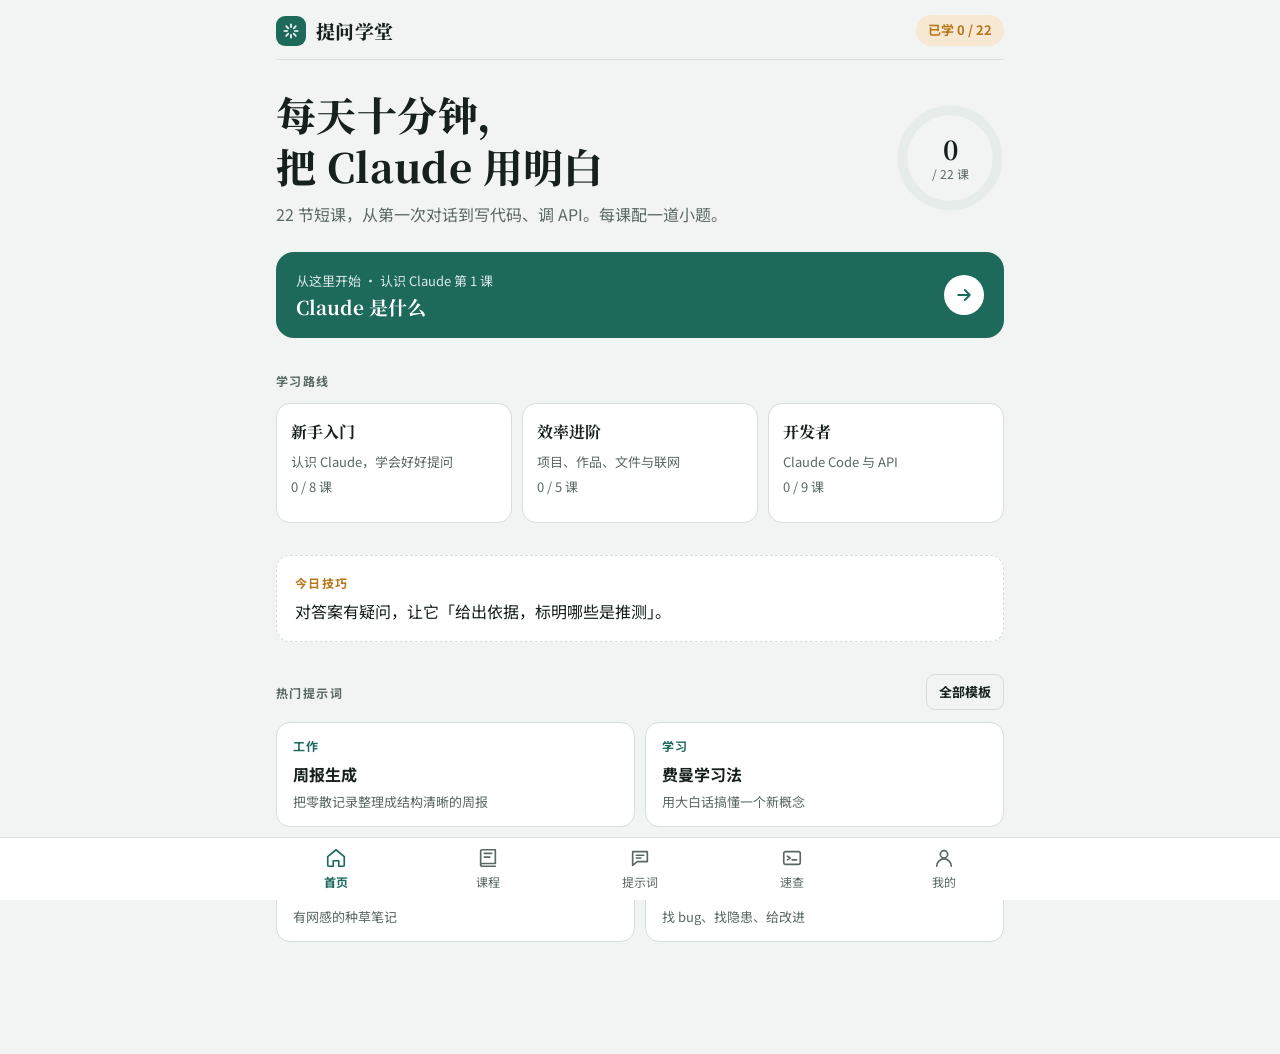
==== commit 0b2c3e71: "改名为「提问学堂」：App 显示名、网页标题、隐私政策与安装配置 Co-Authored-By: Claude Opus 5.5 <noreply@anthropic.com>" ====
--- a/index.html
+++ b/index.html
@@ -1,11 +1,11 @@
 <!doctype html><html lang="zh-CN"><head><meta charset="utf-8">
 <meta name="viewport" content="width=device-width,initial-scale=1,viewport-fit=cover">
 <meta name="theme-color" content="#1D6A5B"><meta name="apple-mobile-web-app-capable" content="yes">
-<meta name="apple-mobile-web-app-title" content="Claude 学堂"><link rel="manifest" href="manifest.webmanifest">
-<link rel="icon" href="icon.svg"><link rel="apple-touch-icon" href="icon.svg">
+<meta name="apple-mobile-web-app-title" content="提问学堂"><link rel="manifest" href="manifest.webmanifest">
+<link rel="icon" href="icon.svg"><link rel="apple-touch-icon" href="apple-touch-icon.png">
 <style>:root{padding-top:env(safe-area-inset-top,0px);padding-bottom:env(safe-area-inset-bottom,0px)}body{margin:0}img{max-width:100%}[hidden]{display:none!important}</style>
 </head><body>
-<title>Claude 学堂</title>
+<title>提问学堂</title>
 <link rel="preconnect" href="https://fonts.googleapis.com">
 <link rel="preconnect" href="https://fonts.gstatic.com" crossorigin>
 <link rel="stylesheet" href="https://fonts.googleapis.com/css2?family=Noto+Serif+SC:wght@600;800&family=Noto+Sans+SC:wght@400;500;700&family=JetBrains+Mono:wght@400;600&display=swap">
@@ -50,6 +50,7 @@
 strong{font-weight:700}
 
 .app{max-width:760px;margin:0 auto;padding-inline:16px;padding-block:0 112px}
+body::before{content:"";position:fixed;top:0;left:0;right:0;height:env(safe-area-inset-top,0px);background:var(--paper);z-index:6}
 .top{position:sticky;top:env(safe-area-inset-top,0px);z-index:5;background:var(--paper);display:flex;align-items:center;justify-content:space-between;gap:12px;padding-block:14px 12px;border-bottom:1px solid var(--line);margin-bottom:20px}
 .brand{display:flex;align-items:center;gap:10px;font-family:var(--f-display);font-weight:800;font-size:19px;letter-spacing:.02em;background:none;border:0;padding:0}
 .brand-mark{width:30px;height:30px;border-radius:9px;background:var(--accent);display:grid;place-items:center;color:var(--accent-ink)}
@@ -213,7 +214,7 @@
   <header class="top">
     <button class="brand" id="brand" aria-label="回到首页">
       <span class="brand-mark"><svg width="18" height="18" viewBox="0 0 24 24" fill="none" stroke="currentColor" stroke-width="2.2" stroke-linecap="round"><path d="M12 3v4M12 17v4M3 12h4M17 12h4M5.6 5.6l2.8 2.8M15.6 15.6l2.8 2.8M5.6 18.4l2.8-2.8M15.6 8.4l2.8-2.8"/></svg></span>
-      Claude 学堂
+      提问学堂
     </button>
     <span class="pill" id="topPill"></span>
   </header>
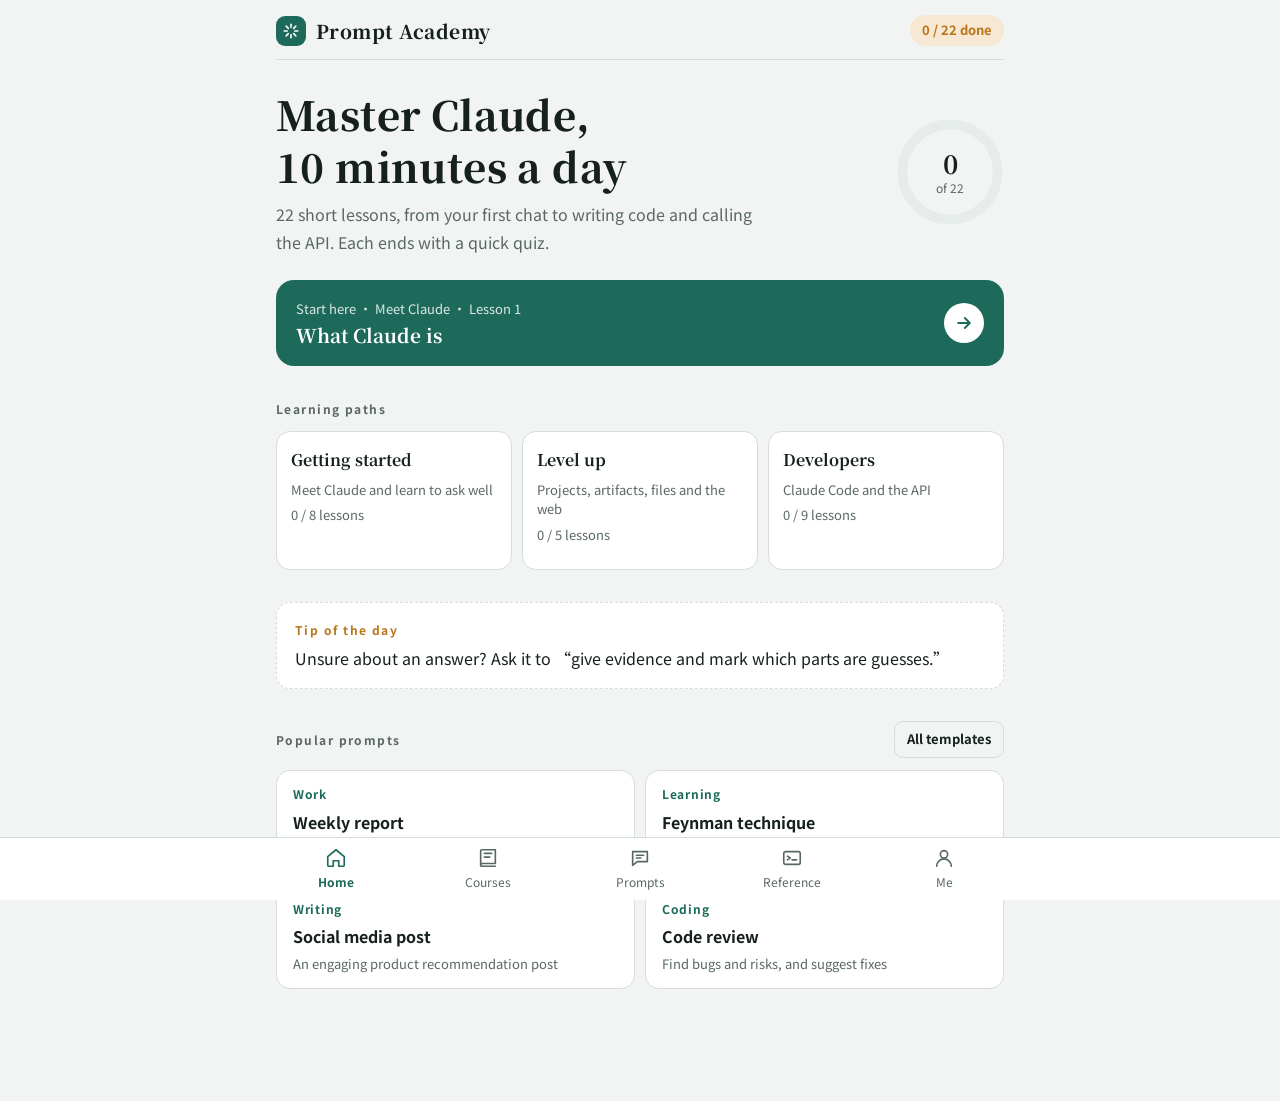
==== commit 9f501b03: "网站：网页版与中英文隐私政策 Co-Authored-By: Claude Opus 5.5 <noreply@anthropic.com>" ====
--- a/index.html
+++ b/index.html
@@ -214,7 +214,7 @@
   <header class="top">
     <button class="brand" id="brand" aria-label="回到首页">
       <span class="brand-mark"><svg width="18" height="18" viewBox="0 0 24 24" fill="none" stroke="currentColor" stroke-width="2.2" stroke-linecap="round"><path d="M12 3v4M12 17v4M3 12h4M17 12h4M5.6 5.6l2.8 2.8M15.6 15.6l2.8 2.8M5.6 18.4l2.8-2.8M15.6 8.4l2.8-2.8"/></svg></span>
-      提问学堂
+      <span id="brandName">提问学堂</span>
     </button>
     <span class="pill" id="topPill"></span>
   </header>
@@ -226,7 +226,7 @@
 
 <script>
 /* ========== 课程内容 ========== */
-const MODULES = [
+const MODULES_ZH = [
  {id:'m1', name:'认识 Claude', path:'新手入门', lessons:[
   {id:'l1', title:'Claude 是什么', mins:3, blocks:[
    ['p','Claude 是 Anthropic 公司开发的 AI 助手。它能读写长文、分析文件和图片、写代码、查资料，也能在你的电脑上直接动手做事。'],
@@ -366,13 +366,13 @@
  ]}
 ];
 
-const PATHS = [
+const PATHS_ZH = [
  {name:'新手入门', desc:'认识 Claude，学会好好提问', mods:['m1','m2']},
  {name:'效率进阶', desc:'项目、作品、文件与联网', mods:['m3']},
  {name:'开发者', desc:'Claude Code 与 API', mods:['m4','m5']}
 ];
 
-const TIPS = [
+const TIPS_ZH = [
  '说「要做什么」比说「不要做什么」更有效。',
  '让 Claude 先问你几个问题再动手：「开始前，先问我 3 个你需要知道的问题。」',
  '把好用的提示词存进项目说明，下次不用重写。',
@@ -387,7 +387,7 @@
  '复杂任务拆成几步，每步确认后再往下走。'
 ];
 
-const PROMPTS = [
+const PROMPTS_ZH = [
  {id:'p1', cat:'工作', title:'周报生成', desc:'把零散记录整理成结构清晰的周报', tpl:'请把我这周的工作记录整理成一份周报。\n\n我的岗位：{岗位}\n本周记录：\n{本周做的事}\n\n要求：分为「本周完成」「数据与成果」「问题与风险」「下周计划」四部分；每条一句话，突出结果和数字；语气专业简洁。'},
  {id:'p2', cat:'工作', title:'邮件润色', desc:'让邮件得体、清楚、不啰嗦', tpl:'请帮我润色下面这封邮件。\n\n收件人：{收件人身份}\n目的：{这封邮件想达成什么}\n原文：\n{邮件草稿}\n\n要求：语气礼貌但直接，删掉多余的客套，关键信息放在前两句。给出修改后的版本，再用三条说明你改了什么。'},
  {id:'p3', cat:'工作', title:'会议纪要', desc:'从杂乱记录中提炼决策和待办', tpl:'下面是一场会议的原始记录，请整理成会议纪要。\n\n会议主题：{会议主题}\n原始记录：\n{会议记录或转写文字}\n\n输出格式：\n1. 一句话结论\n2. 关键决策\n3. 待办事项表格（事项 / 负责人 / 截止时间）\n4. 未解决的问题'},
@@ -406,7 +406,7 @@
  {id:'p16', cat:'生活', title:'难开口的话', desc:'帮你想好怎么说', tpl:'我需要和{对方是谁}谈一件事：{要谈的事}。\n\n我的顾虑：{担心什么}\n我希望的结果：{期望结果}\n\n请帮我准备：开场怎么说；核心表达的三个要点；对方可能的反应和我的回应；需要避免的说法。'}
 ];
 
-const CHEAT = [
+const CHEAT_ZH = [
  {group:'Claude Code 斜杠命令', rows:[
   ['/help','查看所有可用命令'],['/init','扫描项目，生成 CLAUDE.md'],['/clear','清空对话，开始新任务'],['/compact','把对话历史压缩成摘要，腾出空间'],['/context','查看上下文用了多少'],['/model','切换模型'],['/resume','恢复之前的对话'],['/rewind','回退到之前的某个节点'],['/memory','编辑 CLAUDE.md 记忆文件'],['/permissions','管理允许和禁止的操作'],['/mcp','查看和管理 MCP 连接'],['/agents','管理子代理'],['/hooks','配置自动执行的 Hooks'],['/config','打开设置'],['/doctor','检查安装是否正常'],['/login','登录或切换账号']
  ]},
@@ -424,16 +424,356 @@
  ]}
 ];
 
+/* ========== English content ========== */
+const MODULES_EN = [
+ {id:'m1', name:"Meet Claude", path:"Getting started", lessons:[
+  {id:'l1', title:"What Claude is", mins:3, blocks:[
+   ['p',"Claude is an AI assistant made by Anthropic. It can read and write long documents, analyze files and images, write code, research topics, and even get things done on your computer."],
+   ['h',"The model family"],
+   ['p',"Claude comes in several tiers. The stronger ones are smarter; the lighter ones are faster and cheaper."],
+   ['ul',["**Fable 5.1**: the most capable. Best for the hardest reasoning, long tasks and complex code.","**Opus 5.5**: deep capability for complex writing, analysis and planning.","**Sonnet 5.5**: balanced speed and capability. A great everyday choice.","**Haiku 4.5**: the fastest and cheapest. Good for simple questions and high-volume work."]],
+   ['tip',"Not sure which to pick? Start with Sonnet. If it struggles with a hard problem, switch to a stronger model."],
+   ['h',"What it's not good at"],
+   ['ul',["Its knowledge has a cutoff date. Turn on web search for the latest news.","It can make mistakes. Double-check key numbers and any legal or medical conclusions.","By default it doesn't remember other chats. Use Projects or turn on memory if you want it to."]]
+  ], quiz:{q:"For everyday emails and notes, which model offers the best balance of speed and capability?", opts:["Haiku 4.5","Sonnet 5.5","Fable 5.1"], a:1, why:"Sonnet is the balanced option. Haiku is faster but less capable, and Fable is the strongest but best saved for truly hard tasks."}},
+  {id:'l2', title:"Where to use it", mins:3, blocks:[
+   ['p',"You can use Claude in many places with one account. Your chats sync across web, desktop and mobile."],
+   ['ul',["**Web**: just open `claude.ai`.","**Desktop app**: on Mac and Windows. Summon it with a shortcut, and it can even operate your computer.","**Mobile app**: on iOS and Android, with voice chat and photo questions.","**Claude Code**: Claude for coding. Works in the terminal, the desktop app, VS Code, JetBrains and on the web.","**Claude in Chrome**: a browser extension that clicks, fills forms and organizes information on web pages for you.","**API**: lets developers build Claude into their own products."]],
+   ['tip',"See something confusing on your phone? Snap a photo and send it to Claude. It's much faster than describing it."]
+  ], quiz:{q:"You want Claude to edit the code in a project on your computer. What should you use?", opts:["The mobile app","Claude Code","Web search on the website"], a:1, why:"Claude Code understands your whole project and can edit files, run commands and run tests directly."}},
+  {id:'l3', title:"Your first conversation", mins:4, blocks:[
+   ['ol',["Open `claude.ai`, sign up and log in.","Click “New chat” and type your question.","Use the paperclip button to upload files or screenshots when needed.","Switch models near the input box.","If you don't like an answer, say exactly what's wrong and ask it to revise."]],
+   ['h',"Same request, two ways to ask"],
+   ['cmp',"Write a self-introduction for me","Write a 1-minute self-introduction for a job interview. I'm applying for a growth marketing role at a tech company. I have 3 years of e-commerce experience and grew daily active users from 20,000 to 100,000 on one project. Keep the tone natural, not too formal.","The better version gives the context, who you are, your highlights and the tone, so Claude doesn't have to guess."],
+   ['try',"Write a 1-minute self-introduction for a job interview. I'm applying for ____. I have ____ years of experience in ____. My proudest achievement is ____. Keep the tone natural, not too formal."]
+  ], quiz:{q:"When you're not happy with an answer, what works best?", opts:["Start a new chat and ask the exact same question","Point out exactly what's wrong and ask it to revise","Switch to a different model and ask again"], a:1, why:"Specific feedback tells Claude which way to change. Repeating the same question usually gets a similar answer."}}
+ ]},
+ {id:'m2', name:"The art of asking", path:"Getting started", lessons:[
+  {id:'l4', title:"Say it clearly", mins:4, blocks:[
+   ['p',"Claude is smart, but it can't see the background in your head. Treat it like a very capable colleague on their first day: the clearer your brief, the better the result."],
+   ['h',"Four parts of a good prompt"],
+   ['ul',["**Context**: what this is about and why it matters.","**Task**: exactly what you want it to produce.","**Requirements**: length, tone, audience, and anything that must be included or avoided.","**Format**: a list, a table, paragraphs, or a fixed template."]],
+   ['cmp',"Summarize this article","Below is an industry report. Write a summary for my boss in under 150 words. Focus on what it means for our e-commerce business, and end with 2 suggestions we can act on right away.","The second version states the reader, the length, the focus and how to end."],
+   ['tip',"Saying what to do works better than saying what not to do. Instead of “don't make it too long,” say “keep it to 3 sentences.”"]
+  ], quiz:{q:"Which of these is NOT one of the four parts of a good prompt?", opts:["Context","Task","Small talk","Format"], a:2, why:"Politeness doesn't hurt, but what really shapes the result is context, task, requirements and format."}},
+  {id:'l5', title:"Show it examples", mins:3, blocks:[
+   ['p',"When you want a particular style, give 1 to 3 examples instead of piling on adjectives. Claude will follow the feel of your examples."],
+   ['cmp',"Write some catchy product titles","Following the style below, write 5 product titles for a “portable coffee cup”:\nExample 1: Coffee in hand, commute in peace | 316 steel, hot for 6 hours\nExample 2: Your office lifesaver | One-tap lid, sip with one hand","Everyone reads “catchy” differently. Examples pin down the standard."],
+   ['tip',"Make your examples different from each other, or Claude will copy the sentence pattern. If you only want the style and not the content, say so."]
+  ], quiz:{q:"What matters most when giving Claude examples?", opts:["The more examples, the better","The examples should differ from each other","The examples should match the result exactly"], a:1, why:"If examples are too similar, Claude mechanically copies the pattern. Varied examples help it catch the shared style."}},
+  {id:'l6', title:"Let it think first", mins:3, blocks:[
+   ['p',"For complex problems such as multi-step calculations, comparing options or strategy, asking Claude to think before answering noticeably improves accuracy."],
+   ['ul',["On claude.ai, turn on “Extended thinking” and it will reason before answering.","Or add to your prompt: “Analyze this step by step, then give your conclusion.”","Ask it to list the options it considered and the trade-offs. That makes it easier to judge whether it's right."]],
+   ['try',"I'm choosing between two ways to build a mini app: A is hiring an in-house team, B is outsourcing. The budget is $30,000 and it must launch in 3 months. First list the factors to consider, compare both options factor by factor, then give your recommendation and why."]
+  ], quiz:{q:"Which kind of question benefits most from letting Claude think first?", opts:["Translating one sentence into French","Comparing the pros and cons of three funding options","Naming a cat"], a:1, why:"Weighing many factors needs reasoning. For simple tasks, a direct answer is fine, and thinking just makes it slower."}},
+  {id:'l7', title:"Organize long input with tags", mins:3, blocks:[
+   ['p',"When you give it several documents at once, separate them with tags so Claude knows exactly which part is which."],
+   ['code','text',`Compare the two quotes below and point out the differences in price and service terms.
+
+<quote_a>
+(paste the first quote)
+</quote_a>
+
+<quote_b>
+(paste the second quote)
+</quote_b>
+
+Output a table, and put your recommendation in the last row.`],
+   ['tip',"Put long documents first and your question last. It usually works better."]
+  ], quiz:{q:"When you give Claude a long contract and a question, where should the question usually go?", opts:["Before the contract","After the contract","It doesn't matter"], a:1, why:"Material first, question last: Claude reads everything before seeing the question, so the answer is more focused."}},
+  {id:'l8', title:"Iterate over several turns", mins:3, blocks:[
+   ['p',"The first draft is rarely perfect. Treat the chat as a collaboration: get a draft, then tighten it step by step."],
+   ['ul',["Point out a specific problem: “The second paragraph is vague. Add a real example.”","Give a direction: “Make it more casual, like chatting with a friend.”","Ask it to self-check: “Check for factual errors or contradictions.”","When a chat gets long and starts to drift, start a new chat and paste in the key conclusions."]],
+   ['tip',"If your last message was badly worded, edit it and regenerate. That's cleaner than piling on corrections."]
+  ], quiz:{q:"The chat is getting long and the answers start drifting. What's best?", opts:["Keep pushing until it gets it right","Start a new chat with the key conclusions","Repeat all your requirements again"], a:1, why:"In very long chats, early information gets diluted. A fresh chat with a tight summary usually gets back on track right away."}}
+ ]},
+ {id:'m3', name:"Core features", path:"Level up", lessons:[
+  {id:'l9', title:"Projects", mins:4, blocks:[
+   ['p',"A project is a dedicated workspace. Upload files and write standing instructions once, and every chat you start in that project includes them automatically."],
+   ['h',"Great for"],
+   ['ul',["Company product docs and brand guidelines, so you don't paste them every time you write copy.","Course materials, turning Claude into your personal tutor.","Long writing projects, keeping style and details consistent."]],
+   ['h',"How to set one up"],
+   ['ol',["Open Projects in the sidebar and create a project.","Upload files to the project knowledge.","Write standing instructions, such as “Answer in plain English for small-business owners, in a friendly tone.”","Start a new chat inside the project."]]
+  ], quiz:{q:"You paste your brand guidelines every time you write copy. What's the easiest fix?", opts:["Keep them in a notes app and copy them each time","Create a project and add them to the project knowledge","Ask Claude to remember them in the current chat"], a:1, why:"Project files and instructions are included in every new chat in that project automatically."}},
+  {id:'l10', title:"Artifacts", mins:4, blocks:[
+   ['p',"When you ask Claude for a web page, a small tool, a chart or a long document, it puts the result in its own window next to the chat. You can preview it, keep editing, and share it with a link."],
+   ['ul',["Small tools: a Pomodoro timer, an expense tracker, a random picker.","Visuals: turn a spreadsheet into a chart or dashboard.","Documents: plans, checklists, study notes.","Mini games: for fun, or for teaching kids."]],
+   ['try',"Make me a Pomodoro timer web page: 25 minutes of focus, 5 minutes of rest, with start, pause and reset buttons, and show how many rounds I've finished today. Keep it simple and phone-friendly."],
+   ['tip',"Just say what to change, like “make the buttons green” or “add a chime.” No coding needed."]
+  ], quiz:{q:"Which statement about Artifacts is true?", opts:["They can only produce plain text","You can preview, edit and share them with a link","You need to know how to code to use them"], a:1, why:"Artifacts create interactive pages and tools, and you edit them in plain language."}},
+  {id:'l11', title:"Reading files and images", mins:3, blocks:[
+   ['p',"You can upload PDFs, Word, Excel, CSV and code files, and images directly."],
+   ['ul',["A long contract: “List the clauses that are unfavorable to us, with page numbers.”","A sales sheet: “Total sales by month, find the category that dropped the most, and chart it.”","An error screenshot: “What does this error mean and how do I fix it?”","A whiteboard photo: “Turn this photo into meeting notes.”"]],
+   ['tip',"For any analysis involving numbers, ask it to explain its calculations so you can check them."]
+  ], quiz:{q:"When Claude analyzes your sales data, how can you catch mistakes more easily?", opts:["Ask only for the conclusion","Ask it to explain how it calculated","Ask for the shortest possible answer"], a:1, why:"Seeing the calculation lets you check the definitions and formulas."}},
+  {id:'l12', title:"Web search and Research", mins:3, blocks:[
+   ['p',"Claude's knowledge has a cutoff. With web search on, it can look up the latest information and cite sources."],
+   ['p',"Research mode spends a few minutes reading many sources and gives you a report with citations. Great for industry research, competitor analysis and buying comparisons."],
+   ['try',"Research the popular AI note-taking apps. Compare their core features, pricing and target users in a table, and list your sources."],
+   ['tip',"Open the source links to make sure the original really says what Claude claims."]
+  ], quiz:{q:"To ask for “today's closing price of a stock,” what do you need?", opts:["Extended thinking","Web search","Uploading a spreadsheet"], a:1, why:"Real-time information isn't in the model's knowledge, so it has to search the web."}},
+  {id:'l13', title:"Connectors and memory", mins:3, blocks:[
+   ['p',"**Connectors** let Claude read apps you authorize, such as Gmail, Google Calendar, Google Drive and Notion. They're built on the open MCP protocol."],
+   ['p',"With **memory** on, Claude remembers your preferences and long-term context, so you don't have to introduce yourself every time. You can view and delete what it remembers at any time."],
+   ['try',"Check my schedule for tomorrow and find two free 30-minute slots for a meeting."],
+   ['tip',"Only connect the apps you really need, and check what each one can read and write before you authorize it."]
+  ], quiz:{q:"What is the open protocol behind connectors called?", opts:["MCP","HTTP","SQL"], a:0, why:"MCP (Model Context Protocol) is an open standard for connecting AI to external tools and data."}}
+ ]},
+ {id:'m4', name:"Claude Code", path:"Developers", lessons:[
+  {id:'l14', title:"Install and start", mins:4, blocks:[
+   ['p',"Claude Code is Claude for coding. It understands your whole project, edits files, runs commands and tests, and makes commits."],
+   ['h',"Install"],
+   ['code','bash',`# macOS / Linux
+curl -fsSL https://claude.ai/install.sh | bash
+
+# Windows (PowerShell)
+irm https://claude.ai/install.ps1 | iex
+
+# Or with npm
+npm install -g @anthropic-ai/claude-code`],
+   ['h',"Start"],
+   ['code','bash',`cd your-project
+claude`],
+   ['p',"The first run asks you to log in with a Claude account (Pro, Max, Team or Enterprise), or you can use an API key. Prefer not to use the terminal? It also works in the Code tab of the Claude desktop app."],
+   ['try',"What does this project do? What's the main folder structure? Which files should I read first?"]
+  ], quiz:{q:"Which command starts Claude Code inside a project folder?", opts:["claude","code","anthropic start"], a:0, why:"Go to the project folder and type claude."}},
+  {id:'l15', title:"CLAUDE.md, the project manual", mins:4, blocks:[
+   ['p',"`CLAUDE.md` is a file in your project root that Claude Code reads every time it starts. Write down your project conventions and it won't need to ask each time."],
+   ['code','markdown',`# Project notes
+- Stack: Next.js + TypeScript + Tailwind
+- Run: npm run dev, port 3000
+- Tests: npm test, must pass before committing
+- Use function components
+- All UI text is in English`],
+   ['ul',["Type `/init` to have Claude scan the project and draft one for you.","`~/.claude/CLAUDE.md` holds your global preferences for every project.","Keep it short. Only write what Claude can't figure out from the code."]]
+  ], quiz:{q:"Which command makes Claude draft a CLAUDE.md for you?", opts:["/init","/clear","/model"], a:0, why:"/init analyzes the project structure and generates a CLAUDE.md."}},
+  {id:'l16', title:"Common commands and shortcuts", mins:4, blocks:[
+   ['p',"These are the ones you'll use most. The full list is on the Quick Reference tab."],
+   ['ul',["`@filename`: hand a file to Claude, e.g. “Check the logic in @src/login.ts.”","`/clear`: clear the chat and start a new task.","`/compact`: compress the chat history to free up context.","`/model`: switch models.","**Esc**: interrupt what Claude is doing.","**Esc twice**: rewind to an earlier step.","**Shift+Tab**: switch permission modes.","Start with `!`: run a terminal command directly."]],
+   ['tip',"When a task is done, `/clear` before starting the next one. A clean context keeps Claude focused and saves usage."]
+  ], quiz:{q:"The chat is long and you want to keep the key points but free up space. Which command?", opts:["/clear","/compact","/init"], a:1, why:"/compact summarizes the history; /clear wipes it completely."}},
+  {id:'l17', title:"Permissions and safety", mins:4, blocks:[
+   ['p',"By default, Claude Code asks before editing files or running commands. Press Shift+Tab to switch between modes."],
+   ['ul',["**Default mode**: asks before every edit and command.","**Accept edits**: edits files without asking, but still asks before running commands.","**Plan mode**: read-only. It proposes a plan and only acts after you approve."]],
+   ['p',"Use `/permissions` to always allow safe commands you run often, so you see fewer prompts."],
+   ['tip',"Use plan mode for unfamiliar tasks, and keep your project in git so you can always roll back."]
+  ], quiz:{q:"You want to review Claude's plan before it changes any code. Which mode?", opts:["Accept edits","Plan mode","Default mode"], a:1, why:"In plan mode Claude only analyzes and proposes. It's ideal for aligning before big changes."}},
+  {id:'l18', title:"Skills, MCP and Hooks", mins:5, blocks:[
+   ['p',"These turn Claude Code into an assistant tailored to your team."],
+   ['ul',["**Skills**: a folder of instructions and scripts that teaches Claude a specific task, like writing release notes in your company's template. Loaded automatically when needed.","**MCP**: connects external tools and data, such as databases, GitHub or design files.","**Hooks**: commands that run automatically at set moments, like formatting code after every edit.","**Subagents**: helpers specialized for one kind of task, such as a code reviewer.","**Plugins**: bundle all of the above for one-click install and sharing with your team."]],
+   ['code','bash',`# Add a remote MCP server
+claude mcp add --transport http <name> <server-url>
+
+# List connected MCP servers
+claude mcp list`]
+  ], quiz:{q:"You want a formatter to run automatically after every code change. What should you use?", opts:["Skills","Hooks","MCP"], a:1, why:"Hooks run commands automatically on set events, which is perfect for formatting and checks you want every time."}}
+ ]},
+ {id:'m5', name:"Developer API", path:"Developers", lessons:[
+  {id:'l19', title:"Your first API request", mins:5, blocks:[
+   ['ol',["Sign up on the Claude Developer Platform (platform.claude.com) and create an API key.","Set the key as the environment variable `ANTHROPIC_API_KEY`.","Install the official SDK: `pip install anthropic`."]],
+   ['code','python',`import anthropic
+
+client = anthropic.Anthropic()  # reads ANTHROPIC_API_KEY automatically
+
+message = client.messages.create(
+    model="claude-sonnet-5-5",
+    max_tokens=1024,
+    messages=[{"role": "user", "content": "Explain what an API is in one sentence"}],
+)
+print(message.content[0].text)`],
+   ['tip',"Never hard-code your API key or push it to GitHub. If it leaks, revoke it on the platform right away."]
+  ], quiz:{q:"What's the safest place to keep your API key?", opts:["Directly in your code","In an environment variable","Posted in a group chat as a backup"], a:1, why:"Environment variables aren't committed with your code, so the risk of leaking is lowest."}},
+  {id:'l20', title:"System prompts and multi-turn chats", mins:4, blocks:[
+   ['p',"The `system` parameter sets the role and rules. `messages` is the conversation history, alternating between user and assistant."],
+   ['code','python',`message = client.messages.create(
+    model="claude-sonnet-5-5",
+    max_tokens=1024,
+    system="You are a patient Spanish teacher. Keep answers short and correct the student's grammar.",
+    messages=[
+        {"role": "user", "content": "Yo es estudiante."},
+        {"role": "assistant", "content": "It should be: Yo soy estudiante."},
+        {"role": "user", "content": "Why soy?"},
+    ],
+)`],
+   ['tip',"The API doesn't remember conversations. Send the previous messages along with every request."]
+  ], quiz:{q:"For a multi-turn chat through the API, how do you handle the history?", opts:["The server remembers it","Send the history with every request","Only send the latest message"], a:1, why:"The API is stateless. The context is exactly the messages you send."}},
+  {id:'l21', title:"Tool use", mins:5, blocks:[
+   ['p',"Tell Claude which functions you have: their names, purposes and parameter formats. When needed, it returns a request to call one. Your code runs the function and sends the result back, and Claude uses it to answer."],
+   ['code','python',`tools = [{
+    "name": "get_weather",
+    "description": "Get the current weather for a city",
+    "input_schema": {
+        "type": "object",
+        "properties": {"city": {"type": "string", "description": "City name"}},
+        "required": ["city"],
+    },
+}]
+
+message = client.messages.create(
+    model="claude-sonnet-5-5",
+    max_tokens=1024,
+    tools=tools,
+    messages=[{"role": "user", "content": "Is it cold in Chicago right now?"}],
+)
+# When message.stop_reason == "tool_use", run the function and send the result back`],
+   ['ol',["You send the question and the tool definitions.","Claude replies with the tool to call and its arguments.","Your code runs the function and sends the result back as a tool_result.","Claude answers the user based on the result."]],
+   ['tip',"The clearer the `description`, the better Claude knows when to use the tool."]
+  ], quiz:{q:"In tool use, who actually runs the function?", opts:["Claude","Your code","Anthropic's servers"], a:1, why:"Claude only decides what to call and with which arguments. Running it and returning the result happens on your side."}},
+  {id:'l22', title:"Save money, go faster", mins:4, blocks:[
+   ['ul',["**Pick the right model**: use Haiku for classification, extraction and simple rewrites; save stronger models for hard problems.","**Prompt caching**: cache long, fixed system prompts and documents so repeated reads are cheaper and faster.","**Batches**: use Message Batches for large jobs that aren't urgent, at roughly half the price.","**Streaming**: show text as it's generated so it feels much faster.","**Control output**: set `max_tokens` and ask for a concise format."]],
+   ['tip',"Get it working well with the strongest model first, then try a cheaper model and see if the quality holds."]
+  ], quiz:{q:"You need to classify 10,000 comments every night, and it isn't real-time. What's cheapest?", opts:["Call the strongest model one by one in real time","Use Haiku with batch processing","Turn on extended thinking"], a:1, why:"A light model for a simple task, plus batches for non-urgent volume, gives the lowest cost."}}
+ ]}
+];
+
+const PATHS_EN = [
+ {name:"Getting started", desc:"Meet Claude and learn to ask well", mods:['m1','m2']},
+ {name:"Level up", desc:"Projects, artifacts, files and the web", mods:['m3']},
+ {name:"Developers", desc:"Claude Code and the API", mods:['m4','m5']}
+];
+
+const TIPS_EN = [
+ "Saying what to do works better than saying what not to do.",
+ "Ask Claude to question you first: “Before you start, ask me 3 questions you need answered.”",
+ "Save prompts that work well in your project instructions so you never rewrite them.",
+ "Want a table? Just say “output a table.” Want a checklist? Say “make it a checklist.”",
+ "Unsure about an answer? Ask it to “give evidence and mark which parts are guesses.”",
+ "Ask for three versions in different styles, pick one, then polish it.",
+ "Screenshots beat descriptions. Send error messages and UI problems as screenshots.",
+ "Long documents first, your question last.",
+ "In Claude Code, /clear after every finished task.",
+ "Ask it to play a tough editor: “Point out the three weakest parts of this piece.”",
+ "Who you're writing for shapes how to write. Always tell Claude the audience.",
+ "Break complex tasks into steps and confirm each one before moving on."
+];
+
+const PROMPTS_EN = [
+ {id:'p1', cat:"Work", title:"Weekly report", desc:"Turn scattered notes into a clear weekly report", tpl:"Please turn my notes from this week into a weekly report.\n\nMy role: {Role}\nThis week's notes:\n{What I did this week}\n\nRequirements: four sections, “Done this week,” “Results and numbers,” “Issues and risks” and “Next week's plan”; one sentence per item, highlighting results and numbers; professional and concise."},
+ {id:'p2', cat:"Work", title:"Polish an email", desc:"Make an email polite, clear and to the point", tpl:"Please polish the email below.\n\nRecipient: {Who the recipient is}\nGoal: {What this email should achieve}\nDraft:\n{Email draft}\n\nRequirements: polite but direct, cut unnecessary pleasantries, and put the key information in the first two sentences. Give the revised version, then three bullet points explaining what you changed."},
+ {id:'p3', cat:"Work", title:"Meeting notes", desc:"Pull decisions and action items from messy notes", tpl:"Below are raw notes from a meeting. Please turn them into meeting minutes.\n\nMeeting topic: {Meeting topic}\nRaw notes:\n{Meeting notes or transcript}\n\nOutput format:\n1. One-sentence summary\n2. Key decisions\n3. Action items table (item / owner / deadline)\n4. Open questions"},
+ {id:'p4', cat:"Work", title:"Compare options", desc:"Weigh the pros and cons when you have choices", tpl:"I need to decide between these options: {Options}\n\nBackground: {Background and constraints}\nWhat matters most to me: {Top priorities}\n\nFirst list the evaluation criteria, then compare each option criterion by criterion in a table. Finally give your recommendation, your reasons, and when this recommendation would no longer hold."},
+ {id:'p5', cat:"Learning", title:"Feynman technique", desc:"Truly understand a new concept in plain words", tpl:"I want to really understand “{Concept}.” My current level: {What you already know}.\n\nPlease:\n1. Explain it with an everyday analogy\n2. Explain it again precisely\n3. Give a concrete example\n4. List the two most common beginner misconceptions\n5. Finally, give me 3 short questions to test myself, without the answers yet"},
+ {id:'p6', cat:"Learning", title:"Speed-read a paper", desc:"Quickly grasp the key points of a paper", tpl:"Help me speed-read this paper (uploaded). My background: {Your field}.\n\nPlease answer:\n1. What problem it solves and why it matters\n2. What method it uses\n3. The key findings and numbers\n4. Its limitations\n5. What it suggests for {The area you care about}"},
+ {id:'p7', cat:"Learning", title:"Mock interview", desc:"Practice with Claude as your interviewer", tpl:"Act as an interviewer for a {Role} position at a {Type of company} and run a mock interview with me.\n\nMy resume highlights:\n{Resume highlights}\n\nRules: ask one question at a time. After I answer, give feedback (strengths, weaknesses, a better way to say it), then ask the next one. Six questions in total, from easy to hard. Start with the first question now."},
+ {id:'p8', cat:"Writing", title:"Social media post", desc:"An engaging product recommendation post", tpl:"Write a social media post about “{Product or topic}.”\n\nTarget readers: {Target audience}\nKey selling points: {Selling points}\n\nRequirements: give 5 headline options using numbers or contrast; about 150 words of body in a first-person, real-experience voice with short paragraphs; end with 5 relevant hashtags."},
+ {id:'p9', cat:"Writing", title:"Tough editor", desc:"Get a strict editor's review", tpl:"Act as a strict editor and review the article below. It's written for {Target readers}, and its goal is {Goal of the article}.\n\n{Article text}\n\nPlease point out: the three weakest parts and why; paragraphs with logical jumps or weak evidence; sentences that can be cut. Finally, rewrite the opening paragraph."},
+ {id:'p10', cat:"Writing", title:"Say it differently", desc:"Rewrite the same content in different tones", tpl:"Rewrite the text below in three versions:\n① {Tone 1, e.g. formal}\n② {Tone 2, e.g. casual}\n③ {Tone 3, e.g. one-sentence summary}\n\nOriginal text:\n{Original text}"},
+ {id:'p11', cat:"Coding", title:"Code review", desc:"Find bugs and risks, and suggest fixes", tpl:"Please review the {Language} code below. What it does: {What the code does}.\n\n{Code}\n\nList, by severity: possible bugs, security risks, performance problems and readability issues. For each, describe the exact scenario where it goes wrong, and give the fixed code."},
+ {id:'p12', cat:"Coding", title:"Write SQL", desc:"Describe what you need in plain words, get a query", tpl:"The database is {Database type}. The relevant tables are:\n{Table schema}\n\nWhat I need: {Describe what you want to query}\n\nWrite the SQL with comments, and note any performance concerns or edge cases."},
+ {id:'p13', cat:"Coding", title:"Explain an error", desc:"Understand an error message and fix it", tpl:"I hit the error below in {Environment or framework}:\n\n{Error message}\n\nRelated code:\n{Related code}\n\nExplain the cause and give the most likely fix. If there are several possibilities, list them from most to least likely and tell me how to verify each."},
+ {id:'p14', cat:"Life", title:"Trip planner", desc:"An itinerary that fits your pace and budget", tpl:"Help me plan a trip to {Destination}.\n\nDays: {Number of days}\nTravelers: {Who is going}\nBudget: {Budget}\nPreferences: {Likes and dislikes}\n\nGive a day-by-day plan with transport and rough times for each leg; no more than 3 main sights per day; recommend local restaurants; and finish with a pre-trip checklist."},
+ {id:'p15', cat:"Life", title:"Weekly meal plan", desc:"Easy, healthy home cooking for the week", tpl:"Please plan dinners for one week.\n\nPeople: {Number of people}\nDietary needs: {Allergies, diet goals, kids, etc.}\nCooking time: no more than {Minutes} minutes per meal\n\nList each day's dishes in a table, then give a combined shopping list grouped into produce, meat and eggs, and pantry."},
+ {id:'p16', cat:"Life", title:"A hard conversation", desc:"Work out what to say before a tough talk", tpl:"I need to talk to {Who} about {The topic}.\n\nMy concerns: {What you're worried about}\nThe outcome I want: {Desired outcome}\n\nHelp me prepare: how to open; three key points to make; how they might react and how I'd respond; and phrases to avoid."}
+];
+
+const CHEAT_EN = [
+ {group:"Claude Code slash commands", rows:[
+  ['/help','Show all available commands'],['/init','Scan the project and create CLAUDE.md'],['/clear','Clear the chat and start a new task'],['/compact','Summarize the chat history to free up space'],['/context','See how much context is in use'],['/model','Switch models'],['/resume','Resume an earlier conversation'],['/rewind','Rewind to an earlier point'],['/memory','Edit the CLAUDE.md memory files'],['/permissions','Manage allowed and blocked actions'],['/mcp','View and manage MCP connections'],['/agents','Manage subagents'],['/hooks','Configure automatic hooks'],['/config','Open settings'],['/doctor','Check that the install is healthy'],['/login','Log in or switch accounts']
+ ]},
+ {group:"Claude Code shortcuts", rows:[
+  ['Esc','Interrupt what Claude is doing'],['Esc Esc','Rewind to an earlier message'],['Shift+Tab','Switch permission modes (default / accept edits / plan)'],['@','Reference a file or folder'],['!','Run a terminal command directly'],['/','Open the command menu'],['↑','Browse previous input'],['Shift+Enter','New line (without sending)'],['Ctrl+V','Paste a screenshot'],['Ctrl+C','Cancel input; press twice to quit']
+ ]},
+ {group:"Command line", rows:[
+  ['claude','Start interactive mode in the current folder'],['claude "task"','Start with a task right away'],['claude -p "question"','Print the result and exit, good for scripts'],['claude -c','Continue the most recent conversation'],['claude -r','Pick a past conversation to resume'],['claude --model <model>','Start with a specific model'],['claude mcp add','Add an MCP server'],['claude update','Update to the latest version']
+ ]},
+ {group:"claude.ai tips", rows:[
+  ['Edit message','Edit your own message and regenerate the reply'],['Regenerate','Get a different answer to the same question'],['Drag to upload','Drop files straight into the input box'],['Projects','Shared files and instructions across chats'],['Styles','Change the response style, e.g. concise or detailed'],['Extended thinking','Let Claude reason before answering hard questions'],['Web search','Get the latest information with sources'],['Research','Multi-step research into a cited report']
+ ]},
+ {group:"Prompting checklist", rows:[
+  ['Give context','Say what this is and why it matters'],['Define the task','Say exactly what you want produced'],['Set requirements','Length, tone, audience, focus'],['Pick a format','Table, checklist, paragraphs or template'],['Show examples','Use 1 to 3 examples to show the style'],['Think first','Ask for step-by-step analysis on hard problems'],['Separate material','Wrap each document in its own tags'],['Iterate','Point out specific problems and tighten step by step']
+ ]}
+];
+
+/* ========== 语言 ========== */
+const CONTENT = {
+  zh:{MODULES:MODULES_ZH, PATHS:PATHS_ZH, TIPS:TIPS_ZH, PROMPTS:PROMPTS_ZH, CHEAT:CHEAT_ZH},
+  en:{MODULES:MODULES_EN, PATHS:PATHS_EN, TIPS:TIPS_EN, PROMPTS:PROMPTS_EN, CHEAT:CHEAT_EN}
+};
+const UI = {
+ zh:{
+  title:'提问学堂', brand:'提问学堂', backHome:'回到首页', nav:'主导航',
+  home:'首页', courses:'课程', prompts:'提示词', cheat:'速查', me:'我的',
+  copied:'已复制', copyFail:'复制失败，请长按文字手动复制',
+  cont:'继续学习', start:'从这里开始', lessonN:n=>`第 ${n} 课`,
+  allDone:n=>`全部 ${n} 课都学完了`, allDoneSub:'去「提示词」页挑几个模板，在真实工作里用起来。',
+  lessonsOf:(k,n)=>`${k} / ${n} 课`, ringUnit:n=>`/ ${n} 课`,
+  heroTitle:'每天十分钟，<br>把 Claude 用明白', heroSub:n=>`${n} 节短课，从第一次对话到写代码、调 API。每课配一道小题。`,
+  paths:'学习路线', tipToday:'今日技巧', hotPrompts:'热门提示词', allTemplates:'全部模板',
+  coursesTitle:'课程', coursesSub:(m,n)=>`${m} 个模块，${n} 节课。按顺序学最顺，也可以直接跳到想看的那课。`,
+  moduleN:i=>`模块 ${i}`, minutes:m=>`约 ${m} 分钟`, quizRight:' · 小测答对', quizWrong:' · 小测答错',
+  tip:'提示', vague:'模糊的问法', clear:'清楚的问法', tryHead:'试一试，复制到 Claude 里用', copy:'复制',
+  allCourses:'全部课程', lessonMeta:(mi,li,m)=>`模块 ${mi} · 第 ${li} 课 · 约 ${m} 分钟`, favLesson:'收藏这一课',
+  quiz:'小测', right:'答对了。', wrongAns:k=>`正确答案是 ${k}。`, retry:'再答一次', prev:'上一课', next:'下一课',
+  backCourses:'回到课程', doneNext:'学完了，下一课', done:'学完了',
+  all:'全部', fav:'收藏', promptsTitle:'提示词模板', promptsSub:'选一个模板，填上你的内容，一键复制到 Claude。', category:'分类',
+  noFav:'还没有收藏的模板。打开任意模板，点右上角的星标就能收藏。',
+  favTemplate:'收藏这个模板', fillIn:'填写内容', pastePh:'在这里粘贴或输入', egPh:'例如……', preview:'预览', copyPrompt:'复制提示词',
+  unfilledNote:'没填的部分会以【】标出，复制后也可以在 Claude 里再补。', unfilled:k=>`【${k}】`,
+  cheatTitle:'速查', cheatPh:'搜命令或功能，比如「压缩」「模型」', cheatAria:'搜索速查表', noResult:'没找到相关内容，换个词试试。',
+  meTitle:'我的学习', statDone:n=>`已学完 / ${n}`, statQuiz:'小测正确率', statFav:'收藏', modProg:'各模块进度',
+  favLessons:'收藏的课', favLessonsEmpty:'在课文页点星标即可收藏。', favPrompts:'收藏的模板', favPromptsEmpty:'在模板页点星标即可收藏。',
+  language:'语言', data:'数据', dataNote:'学习进度只保存在这台设备上，换设备或清除数据后会重新开始。',
+  resetQ:'清空全部进度、小测和收藏？这一步不能撤销。', resetYes:'确认清空', cancel:'取消', resetBtn:'清空学习记录',
+  pill:(d,n)=>`已学 ${d} / ${n}`, faved:'已收藏', unfaved:'已取消收藏', doneToast:'已完成，继续加油', allDoneToast:'全部课程学完了', cleared:'已清空'
+ },
+ en:{
+  title:'Prompt Academy', brand:'Prompt Academy', backHome:'Back to Home', nav:'Main navigation',
+  home:'Home', courses:'Courses', prompts:'Prompts', cheat:'Reference', me:'Me',
+  copied:'Copied', copyFail:'Copy failed. Long-press the text to copy it.',
+  cont:'Continue', start:'Start here', lessonN:n=>`Lesson ${n}`,
+  allDone:n=>`You've finished all ${n} lessons`, allDoneSub:'Head to Prompts, pick a few templates and use them in real work.',
+  lessonsOf:(k,n)=>`${k} / ${n} lessons`, ringUnit:n=>`of ${n}`,
+  heroTitle:'Master Claude,<br>10 minutes a day', heroSub:n=>`${n} short lessons, from your first chat to writing code and calling the API. Each ends with a quick quiz.`,
+  paths:'Learning paths', tipToday:'Tip of the day', hotPrompts:'Popular prompts', allTemplates:'All templates',
+  coursesTitle:'Courses', coursesSub:(m,n)=>`${m} modules, ${n} lessons. Going in order works best, but you can jump to any lesson.`,
+  moduleN:i=>`Module ${i}`, minutes:m=>`About ${m} min`, quizRight:' · Quiz correct', quizWrong:' · Quiz missed',
+  tip:'Tip', vague:'Vague prompt', clear:'Clear prompt', tryHead:'Try it: copy this into Claude', copy:'Copy',
+  allCourses:'All courses', lessonMeta:(mi,li,m)=>`Module ${mi} · Lesson ${li} · About ${m} min`, favLesson:'Save this lesson',
+  quiz:'Quiz', right:'Correct. ', wrongAns:k=>`The right answer is ${k}. `, retry:'Try again', prev:'Previous', next:'Next lesson',
+  backCourses:'Back to courses', doneNext:'Done, next lesson', done:'Done',
+  all:'All', fav:'Saved', promptsTitle:'Prompt templates', promptsSub:'Pick a template, fill in your details, and copy it into Claude in one tap.', category:'Categories',
+  noFav:'No saved templates yet. Open any template and tap the star in the top-right corner to save it.',
+  favTemplate:'Save this template', fillIn:'Fill in', pastePh:'Paste or type here', egPh:'e.g. …', preview:'Preview', copyPrompt:'Copy prompt',
+  unfilledNote:'Anything you leave blank is marked with [ ]. You can fill it in later inside Claude.', unfilled:k=>`[${k}]`,
+  cheatTitle:'Quick reference', cheatPh:'Search commands or features, e.g. “compact” or “model”', cheatAria:'Search the quick reference', noResult:'Nothing found. Try another word.',
+  meTitle:'My learning', statDone:n=>`Done / ${n}`, statQuiz:'Quiz accuracy', statFav:'Saved', modProg:'Progress by module',
+  favLessons:'Saved lessons', favLessonsEmpty:'Tap the star on any lesson to save it.', favPrompts:'Saved templates', favPromptsEmpty:'Tap the star on any template to save it.',
+  language:'Language', data:'Data', dataNote:'Your progress is stored only on this device. It starts over on a new device or if you clear its data.',
+  resetQ:'Clear all progress, quiz answers and saved items? This can’t be undone.', resetYes:'Clear', cancel:'Cancel', resetBtn:'Clear learning records',
+  pill:(d,n)=>`${d} / ${n} done`, faved:'Saved', unfaved:'Removed from saved', doneToast:'Done. Keep it up!', allDoneToast:'You finished every lesson', cleared:'Cleared'
+ }
+};
+const LANG_KEY = 'claude-xuetang-lang';
+let L = 'zh';
+let MODULES, PATHS, TIPS, PROMPTS, CHEAT, ALL, byId;
+const t = (k, ...a) => { const v = UI[L][k]; return typeof v === 'function' ? v(...a) : v; };
+function pickLang(){
+  let saved=null; try{ saved=localStorage.getItem(LANG_KEY); }catch(e){}
+  const pref = saved || window.__appLang || navigator.language || 'zh';
+  return /^zh/i.test(pref) ? 'zh' : 'en';
+}
+function setLang(l, persist){
+  L = l; const c = CONTENT[l];
+  MODULES=c.MODULES; PATHS=c.PATHS; TIPS=c.TIPS; PROMPTS=c.PROMPTS; CHEAT=c.CHEAT;
+  ALL = MODULES.flatMap((m,mi)=>m.lessons.map((li_,li)=>({...li_, mod:m, mi, li})));
+  byId = Object.fromEntries(ALL.map(x=>[x.id,x]));
+  document.documentElement.lang = l==='zh' ? 'zh-CN' : 'en';
+  document.title = t('title');
+  const bn=document.getElementById('brandName'); if(bn) bn.textContent=t('brand');
+  const br=document.getElementById('brand'); if(br) br.setAttribute('aria-label', t('backHome'));
+  const nv=document.querySelector('nav.tabs'); if(nv) nv.setAttribute('aria-label', t('nav'));
+  if(persist){ try{ localStorage.setItem(LANG_KEY, l); }catch(e){} }
+}
+setLang(pickLang(), false);
+
 /* ========== 状态 ========== */
 const KEY = 'claude-xuetang-v1';
-const ALL = MODULES.flatMap((m,mi)=>m.lessons.map((l,li)=>({...l, mod:m, mi, li})));
-const byId = Object.fromEntries(ALL.map(l=>[l.id,l]));
 let S = {done:{}, fav:{}, quiz:{}, last:null};
 try{ const raw = localStorage.getItem(KEY); if(raw) S = Object.assign(S, JSON.parse(raw)); }catch(e){}
 function save(){ try{ localStorage.setItem(KEY, JSON.stringify(S)); }catch(e){} }
 
 let route = {view:'home'};
-let promptCat = '全部';
+let promptCat = 'all';
 let cheatQ = '';
 let resetAsk = false;
 const vals = {};
@@ -459,13 +799,13 @@
  starO:'<svg viewBox="0 0 24 24" fill="none" stroke="currentColor" stroke-width="1.8" stroke-linejoin="round"><path d="m12 3 2.7 5.6 6.1.9-4.4 4.3 1 6.1L12 17l-5.4 2.9 1-6.1L3.2 9.5l6.1-.9z"/></svg>',
  search:'<svg viewBox="0 0 24 24" fill="none" stroke="currentColor" stroke-width="2" stroke-linecap="round"><circle cx="11" cy="11" r="7"/><path d="m20 20-3.5-3.5"/></svg>'
 };
-const TABS = [['home','首页','home'],['courses','课程','book'],['prompts','提示词','spark'],['cheat','速查','bolt'],['me','我的','user']];
+const TABS = [['home','home'],['courses','book'],['prompts','spark'],['cheat','bolt'],['me','user']];
 const tabOf = v=>({lesson:'courses', prompt:'prompts'}[v] || v);
 
 function toast(msg){ const t=$('#toast'); t.textContent=msg; t.classList.add('on'); clearTimeout(toast._t); toast._t=setTimeout(()=>t.classList.remove('on'),1600); }
 function copy(text){
-  const ok=()=>toast('已复制');
-  const fallback=()=>{ const ta=document.createElement('textarea'); ta.value=text; ta.setAttribute('readonly',''); ta.style.position='fixed'; ta.style.opacity='0'; document.body.appendChild(ta); ta.select(); let done=false; try{ done=document.execCommand('copy'); }catch(e){} ta.remove(); toast(done?'已复制':'复制失败，请长按文字手动复制'); };
+  const ok=()=>toast(t('copied'));
+  const fallback=()=>{ const ta=document.createElement('textarea'); ta.value=text; ta.setAttribute('readonly',''); ta.style.position='fixed'; ta.style.opacity='0'; document.body.appendChild(ta); ta.select(); let done=false; try{ done=document.execCommand('copy'); }catch(e){} ta.remove(); toast(done?t('copied'):t('copyFail')); };
   try{ navigator.clipboard.writeText(text).then(ok, fallback); }catch(e){ fallback(); }
 }
 function go(view, extra={}){ route={view, ...extra}; render(); window.scrollTo(0,0); }
@@ -481,48 +821,48 @@
   const day=Math.floor((Date.now()-new Date(new Date().getFullYear(),0,0))/864e5);
   const tip=TIPS[day%TIPS.length];
   const cont = nx ? `<button class="continue" data-lesson="${nx.id}">
-      <div class="grow"><p>${d? '继续学习':'从这里开始'} · ${esc(nx.mod.name)} 第 ${nx.li+1} 课</p><h3>${esc(nx.title)}</h3></div>
+      <div class="grow"><p>${d? t('cont'):t('start')} · ${esc(nx.mod.name)} · ${t('lessonN', nx.li+1)}</p><h3>${esc(nx.title)}</h3></div>
       <span class="go">${ICON.arrow}</span></button>`
-    : `<div class="card"><h3 style="font-size:19px">全部 ${n} 课都学完了</h3><p class="muted small" style="margin-top:4px">去「提示词」页挑几个模板，在真实工作里用起来。</p></div>`;
+    : `<div class="card"><h3 style="font-size:19px">${t('allDone', n)}</h3><p class="muted small" style="margin-top:4px">${t('allDoneSub')}</p></div>`;
   const paths = PATHS.map(p=>{
     const ls=MODULES.filter(m=>p.mods.includes(m.id)).flatMap(m=>m.lessons);
     const k=ls.filter(l=>S.done[l.id]).length;
-    return `<button class="path" data-path="${p.mods[0]}"><b>${p.name}</b><span>${p.desc}</span><span style="font-variant-numeric:tabular-nums">${k} / ${ls.length} 课</span><div class="bar"><i style="width:${ls.length?k/ls.length*100:0}%"></i></div></button>`;
+    return `<button class="path" data-path="${p.mods[0]}"><b>${p.name}</b><span>${p.desc}</span><span style="font-variant-numeric:tabular-nums">${t('lessonsOf', k, ls.length)}</span><div class="bar"><i style="width:${ls.length?k/ls.length*100:0}%"></i></div></button>`;
   }).join('');
   return `
   <section class="hero">
-    <div><h1>每天十分钟，<br>把 Claude 用明白</h1><p>${n} 节短课，从第一次对话到写代码、调 API。每课配一道小题。</p></div>
-    <div class="ring">${ring(n?d/n:0)}<div class="ring-num"><div><b>${d}</b><br><span>/ ${n} 课</span></div></div></div>
+    <div><h1>${t('heroTitle')}</h1><p>${t('heroSub', n)}</p></div>
+    <div class="ring">${ring(n?d/n:0)}<div class="ring-num"><div><b>${d}</b><br><span>${t('ringUnit', n)}</span></div></div></div>
   </section>
   <div class="section" style="margin-top:20px">${cont}</div>
-  <section class="section"><p class="eyebrow">学习路线</p><div class="paths">${paths}</div></section>
-  <section class="section"><div class="tip-card"><p class="eyebrow">今日技巧</p><p style="margin-top:4px">${esc(tip)}</p></div></section>
-  <section class="section"><div class="row"><p class="eyebrow grow">热门提示词</p><button class="btn ghost sm" data-go="prompts">全部模板</button></div>
+  <section class="section"><p class="eyebrow">${t('paths')}</p><div class="paths">${paths}</div></section>
+  <section class="section"><div class="tip-card"><p class="eyebrow">${t('tipToday')}</p><p style="margin-top:4px">${esc(tip)}</p></div></section>
+  <section class="section"><div class="row"><p class="eyebrow grow">${t('hotPrompts')}</p><button class="btn ghost sm" data-go="prompts">${t('allTemplates')}</button></div>
     <div class="pr-list">${PROMPTS.filter(p=>['p1','p5','p8','p11'].includes(p.id)).map(prCard).join('')}</div></section>`;
 }
 
 function vCourses(){
-  return `<div class="stack"><h1 style="font-size:28px">课程</h1><p class="muted">${MODULES.length} 个模块，${ALL.length} 节课。按顺序学最顺，也可以直接跳到想看的那课。</p></div>` +
+  return `<div class="stack"><h1 style="font-size:28px">${t('coursesTitle')}</h1><p class="muted">${t('coursesSub', MODULES.length, ALL.length)}</p></div>` +
   MODULES.map((m,mi)=>`<section class="section mod" id="${m.id}">
-    <div class="mod-head"><div><p class="eyebrow">模块 ${mi+1} · ${m.path}</p><h2>${esc(m.name)}</h2></div><span>${modDone(m)} / ${m.lessons.length}</span></div>
+    <div class="mod-head"><div><p class="eyebrow">${t('moduleN', mi+1)} · ${m.path}</p><h2>${esc(m.name)}</h2></div><span>${modDone(m)} / ${m.lessons.length}</span></div>
     <div class="lessons">${m.lessons.map((l,li)=>`<button class="lesson-row${S.done[l.id]?' done':''}" data-lesson="${l.id}">
       <span class="num">${S.done[l.id]?'✓':li+1}</span>
-      <span class="grow"><span class="t">${esc(l.title)}</span><br><span class="m">约 ${l.mins} 分钟${S.quiz[l.id]!=null?(S.quiz[l.id]===l.quiz.a?' · 小测答对':' · 小测答错'):''}</span></span>
+      <span class="grow"><span class="t">${esc(l.title)}</span><br><span class="m">${t('minutes', l.mins)}${S.quiz[l.id]!=null?(S.quiz[l.id]===l.quiz.a?t('quizRight'):t('quizWrong')):''}</span></span>
       ${ICON.chev}</button>`).join('')}</div></section>`).join('');
 }
 
 function block(b){
-  const [t]=b;
-  if(t==='p') return `<p>${inl(b[1])}</p>`;
-  if(t==='h') return `<h3>${esc(b[1])}</h3>`;
-  if(t==='ul'||t==='ol') return `<${t}>${b[1].map(x=>`<li>${inl(x)}</li>`).join('')}</${t}>`;
-  if(t==='tip') return `<div class="callout"><b>提示</b>${inl(b[1])}</div>`;
-  if(t==='cmp') return `<div class="cmp">
-     <div class="bubble bad"><span class="lab">模糊的问法</span><br>${esc(b[1])}</div>
-     <div class="bubble good"><span class="lab">清楚的问法</span><br>${esc(b[2])}</div>
+  const [ty]=b;
+  if(ty==='p') return `<p>${inl(b[1])}</p>`;
+  if(ty==='h') return `<h3>${esc(b[1])}</h3>`;
+  if(ty==='ul'||ty==='ol') return `<${ty}>${b[1].map(x=>`<li>${inl(x)}</li>`).join('')}</${ty}>`;
+  if(ty==='tip') return `<div class="callout"><b>${t('tip')}</b>${inl(b[1])}</div>`;
+  if(ty==='cmp') return `<div class="cmp">
+     <div class="bubble bad"><span class="lab">${t('vague')}</span><br>${esc(b[1])}</div>
+     <div class="bubble good"><span class="lab">${t('clear')}</span><br>${esc(b[2])}</div>
      <p class="cmp-note">${inl(b[3])}</p></div>`;
-  if(t==='try') return `<div class="try"><div class="try-head">试一试，复制到 Claude 里用<button class="btn sm" data-copy="${esc(b[1])}">复制</button></div><div class="try-body">${esc(b[1])}</div></div>`;
-  if(t==='code') return `<div class="code"><div class="code-head"><span>${esc(b[1])}</span><button class="btn ghost sm" data-copy="${esc(b[2])}">复制</button></div><pre><code style="background:none;border:0;padding:0;color:inherit;font-size:inherit">${esc(b[2])}</code></pre></div>`;
+  if(ty==='try') return `<div class="try"><div class="try-head">${t('tryHead')}<button class="btn sm" data-copy="${esc(b[1])}">${t('copy')}</button></div><div class="try-body">${esc(b[1])}</div></div>`;
+  if(ty==='code') return `<div class="code"><div class="code-head"><span>${esc(b[1])}</span><button class="btn ghost sm" data-copy="${esc(b[2])}">${t('copy')}</button></div><pre><code style="background:none;border:0;padding:0;color:inherit;font-size:inherit">${esc(b[2])}</code></pre></div>`;
   return '';
 }
 
@@ -537,22 +877,22 @@
     return `<button class="opt${cls}" data-ans="${i}" ${ans!=null?'disabled':''}><span class="k">${'ABCD'[i]}</span><span class="grow">${esc(o)}</span></button>`;
   }).join('');
   return `
-  <button class="back" data-go="courses">${ICON.left} 全部课程</button>
+  <button class="back" data-go="courses">${ICON.left} ${t('allCourses')}</button>
   <header class="lesson-head">
-    <div class="row"><p class="eyebrow grow">模块 ${l.mi+1} · 第 ${l.li+1} 课 · 约 ${l.mins} 分钟</p>
-      <button class="star" data-fav="${l.id}" aria-pressed="${!!S.fav[l.id]}" aria-label="收藏这一课">${S.fav[l.id]?ICON.star:ICON.starO}</button></div>
+    <div class="row"><p class="eyebrow grow">${t('lessonMeta', l.mi+1, l.li+1, l.mins)}</p>
+      <button class="star" data-fav="${l.id}" aria-pressed="${!!S.fav[l.id]}" aria-label="${t('favLesson')}">${S.fav[l.id]?ICON.star:ICON.starO}</button></div>
     <h1>${esc(l.title)}</h1>
   </header>
   <article class="prose">${l.blocks.map(block).join('')}</article>
   <section class="quiz card">
-    <p class="eyebrow">小测</p>
+    <p class="eyebrow">${t('quiz')}</p>
     <p class="q">${esc(q.q)}</p>
     ${opts}
-    ${ans!=null?`<p class="why"><strong>${ans===q.a?'答对了。':'正确答案是 '+'ABCD'[q.a]+'。'}</strong>${esc(q.why)}</p>${ans!==q.a?'<button class="btn ghost sm" data-retry style="align-self:flex-start">再答一次</button>':''}`:''}
+    ${ans!=null?`<p class="why"><strong>${ans===q.a?t('right'):t('wrongAns','ABCD'[q.a])}</strong>${esc(q.why)}</p>${ans!==q.a?`<button class="btn ghost sm" data-retry style="align-self:flex-start">${t('retry')}</button>`:''}`:''}
   </section>
   <div class="lesson-foot">
-    ${prev?`<button class="btn ghost" data-lesson="${prev.id}">${ICON.left} 上一课</button>`:''}
-    <button class="btn" data-done="${l.id}">${S.done[l.id]?(next?'下一课':'回到课程'):(next?'学完了，下一课':'学完了')}</button>
+    ${prev?`<button class="btn ghost" data-lesson="${prev.id}">${ICON.left} ${t('prev')}</button>`:''}
+    <button class="btn" data-done="${l.id}">${S.done[l.id]?(next?t('next'):t('backCourses')):(next?t('doneNext'):t('done'))}</button>
   </div>`;
 }
 
@@ -560,11 +900,11 @@
   return `<button class="pr" data-prompt="${p.id}"><span class="cat">${p.cat}</span><b>${esc(p.title)}</b><span>${esc(p.desc)}</span></button>`;
 }
 function vPrompts(){
-  const cats=['全部','收藏',...new Set(PROMPTS.map(p=>p.cat))];
-  const list=PROMPTS.filter(p=>promptCat==='全部'||(promptCat==='收藏'?S.fav[p.id]:p.cat===promptCat));
-  return `<div class="stack"><h1 style="font-size:28px">提示词模板</h1><p class="muted">选一个模板，填上你的内容，一键复制到 Claude。</p>
-    <div class="chips" role="group" aria-label="分类">${cats.map(c=>`<button class="chip" data-cat="${c}" aria-pressed="${c===promptCat}">${c}</button>`).join('')}</div></div>
-    <div class="pr-list" style="margin-top:16px">${list.map(prCard).join('') || '<p class="empty" style="grid-column:1/-1">还没有收藏的模板。打开任意模板，点右上角的星标就能收藏。</p>'}</div>`;
+  const cats=['all','fav',...new Set(PROMPTS.map(p=>p.cat))];
+  const list=PROMPTS.filter(p=>promptCat==='all'||(promptCat==='fav'?S.fav[p.id]:p.cat===promptCat));
+  return `<div class="stack"><h1 style="font-size:28px">${t('promptsTitle')}</h1><p class="muted">${t('promptsSub')}</p>
+    <div class="chips" role="group" aria-label="${t('category')}">${cats.map(c=>`<button class="chip" data-cat="${esc(c)}" aria-pressed="${c===promptCat}">${c==='all'?t('all'):c==='fav'?t('fav'):esc(c)}</button>`).join('')}</div></div>
+    <div class="pr-list" style="margin-top:16px">${list.map(prCard).join('') || `<p class="empty" style="grid-column:1/-1">${t('noFav')}</p>`}</div>`;
 }
 function varsOf(tpl){ return [...new Set([...tpl.matchAll(/\{([^}]+)\}/g)].map(m=>m[1]))]; }
 function fill(p, html){
@@ -574,36 +914,36 @@
     if(!m) return html?esc(part):part;
     const val=(v[m[1]]||'').trim();
     if(val) return html?esc(val):val;
-    return html?`<mark>${esc(m[1])}</mark>`:`【${m[1]}】`;
+    return html?`<mark>${esc(m[1])}</mark>`:t('unfilled', m[1]);
   }).join('');
 }
 function vPrompt(){
   const p=PROMPTS.find(x=>x.id===route.id); if(!p) return vPrompts();
   const vs=varsOf(p.tpl); vals[p.id]=vals[p.id]||{};
-  const long=k=>/记录|原文|内容|代码|草稿|报错|表结构|简历|做的事|文字/.test(k);
-  return `<button class="back" data-go="prompts">${ICON.left} 全部模板</button>
+  const long=k=>/记录|原文|内容|代码|草稿|报错|表结构|简历|做的事|文字|notes|transcript|draft|text|code|error message|schema|highlights|what i did/i.test(k);
+  return `<button class="back" data-go="prompts">${ICON.left} ${t('allTemplates')}</button>
   <header class="lesson-head"><div class="row"><p class="eyebrow grow">${p.cat}</p>
-    <button class="star" data-fav="${p.id}" aria-pressed="${!!S.fav[p.id]}" aria-label="收藏这个模板">${S.fav[p.id]?ICON.star:ICON.starO}</button></div>
+    <button class="star" data-fav="${p.id}" aria-pressed="${!!S.fav[p.id]}" aria-label="${t('favTemplate')}">${S.fav[p.id]?ICON.star:ICON.starO}</button></div>
     <h1>${esc(p.title)}</h1><p class="muted">${esc(p.desc)}</p></header>
-  <section class="section"><p class="eyebrow">填写内容</p>
+  <section class="section"><p class="eyebrow">${t('fillIn')}</p>
     ${vs.map((k,i)=>`<div class="field"><label for="v-${p.id}-${i}">${esc(k)}</label>${long(k)
-      ?`<textarea id="v-${p.id}-${i}" data-var="${esc(k)}" placeholder="在这里粘贴或输入">${esc(vals[p.id][k]||'')}</textarea>`
-      :`<input id="v-${p.id}-${i}" data-var="${esc(k)}" value="${esc(vals[p.id][k]||'')}" placeholder="例如……">`}</div>`).join('')}
+      ?`<textarea id="v-${p.id}-${i}" data-var="${esc(k)}" placeholder="${t('pastePh')}">${esc(vals[p.id][k]||'')}</textarea>`
+      :`<input id="v-${p.id}-${i}" data-var="${esc(k)}" value="${esc(vals[p.id][k]||'')}" placeholder="${t('egPh')}">`}</div>`).join('')}
   </section>
-  <section class="section"><div class="row"><p class="eyebrow grow">预览</p><button class="btn sm" data-copyprompt="${p.id}">复制提示词</button></div>
+  <section class="section"><div class="row"><p class="eyebrow grow">${t('preview')}</p><button class="btn sm" data-copyprompt="${p.id}">${t('copyPrompt')}</button></div>
     <div class="preview" id="pv">${fill(p,true)}</div>
-    <p class="muted small">没填的部分会以【】标出，复制后也可以在 Claude 里再补。</p></section>`;
+    <p class="muted small">${t('unfilledNote')}</p></section>`;
 }
 
 function vCheat(){
   const q=cheatQ.trim().toLowerCase();
   const groups=CHEAT.map(g=>({...g, rows:g.rows.filter(r=>!q||(r[0]+r[1]+g.group).toLowerCase().includes(q))})).filter(g=>g.rows.length);
-  return `<div class="stack"><h1 style="font-size:28px">速查</h1>
-    <div class="search-wrap">${ICON.search}<input class="search" id="cheat-q" type="search" placeholder="搜命令或功能，比如「压缩」「模型」" value="${esc(cheatQ)}" aria-label="搜索速查表"></div></div>
+  return `<div class="stack"><h1 style="font-size:28px">${t('cheatTitle')}</h1>
+    <div class="search-wrap">${ICON.search}<input class="search" id="cheat-q" type="search" placeholder="${t('cheatPh')}" value="${esc(cheatQ)}" aria-label="${t('cheatAria')}"></div></div>
     <div id="cheat-body">${cheatBody(groups)}</div>`;
 }
 function cheatBody(groups){
-  if(!groups.length) return `<p class="empty">没找到相关内容，换个词试试。</p>`;
+  if(!groups.length) return `<p class="empty">${t('noResult')}</p>`;
   return groups.map(g=>`<section class="section"><p class="eyebrow">${esc(g.group)}</p><div class="cheat">${g.rows.map(r=>`<div class="cheat-row"><span class="cmd">${esc(r[0])}</span><span>${esc(r[1])}</span></div>`).join('')}</div></section>`).join('');
 }
 
@@ -611,25 +951,28 @@
   const d=doneCount(), n=ALL.length;
   const answered=ALL.filter(l=>S.quiz[l.id]!=null), right=answered.filter(l=>S.quiz[l.id]===l.quiz.a).length;
   const favL=ALL.filter(l=>S.fav[l.id]), favP=PROMPTS.filter(p=>S.fav[p.id]);
-  return `<h1 style="font-size:28px">我的学习</h1>
+  return `<h1 style="font-size:28px">${t('meTitle')}</h1>
   <div class="stats" style="margin-top:16px">
-    <div class="stat"><b>${d}</b><span>已学完 / ${n}</span></div>
-    <div class="stat"><b>${answered.length?Math.round(right/answered.length*100)+'%':'—'}</b><span>小测正确率</span></div>
-    <div class="stat"><b>${favL.length+favP.length}</b><span>收藏</span></div>
+    <div class="stat"><b>${d}</b><span>${t('statDone', n)}</span></div>
+    <div class="stat"><b>${answered.length?Math.round(right/answered.length*100)+'%':'—'}</b><span>${t('statQuiz')}</span></div>
+    <div class="stat"><b>${favL.length+favP.length}</b><span>${t('statFav')}</span></div>
   </div>
-  <section class="section"><p class="eyebrow">各模块进度</p><div class="card" style="padding-block:6px">
+  <section class="section"><p class="eyebrow">${t('modProg')}</p><div class="card" style="padding-block:6px">
     ${MODULES.map(m=>`<div class="mod-prog"><span>${esc(m.name)}</span><div class="bar" style="margin:0"><i style="width:${modDone(m)/m.lessons.length*100}%"></i></div><em>${modDone(m)}/${m.lessons.length}</em></div>`).join('')}
   </div></section>
-  <section class="section"><p class="eyebrow">收藏的课</p>
-    ${favL.length?`<div class="lessons">${favL.map(l=>`<button class="lesson-row${S.done[l.id]?' done':''}" data-lesson="${l.id}"><span class="num">${S.done[l.id]?'✓':l.li+1}</span><span class="grow"><span class="t">${esc(l.title)}</span><br><span class="m">${esc(l.mod.name)}</span></span>${ICON.chev}</button>`).join('')}</div>`:'<p class="muted small">在课文页点星标即可收藏。</p>'}
+  <section class="section"><p class="eyebrow">${t('favLessons')}</p>
+    ${favL.length?`<div class="lessons">${favL.map(l=>`<button class="lesson-row${S.done[l.id]?' done':''}" data-lesson="${l.id}"><span class="num">${S.done[l.id]?'✓':l.li+1}</span><span class="grow"><span class="t">${esc(l.title)}</span><br><span class="m">${esc(l.mod.name)}</span></span>${ICON.chev}</button>`).join('')}</div>`:`<p class="muted small">${t('favLessonsEmpty')}</p>`}
   </section>
-  <section class="section"><p class="eyebrow">收藏的模板</p>
-    ${favP.length?`<div class="pr-list">${favP.map(prCard).join('')}</div>`:'<p class="muted small">在模板页点星标即可收藏。</p>'}
+  <section class="section"><p class="eyebrow">${t('favPrompts')}</p>
+    ${favP.length?`<div class="pr-list">${favP.map(prCard).join('')}</div>`:`<p class="muted small">${t('favPromptsEmpty')}</p>`}
   </section>
-  <section class="section"><p class="eyebrow">数据</p>
-    <p class="muted small">学习进度只保存在这台设备的浏览器里，换设备或清除浏览器数据后会重新开始。</p>
-    ${resetAsk?`<div class="confirm"><span class="grow">清空全部进度、小测和收藏？这一步不能撤销。</span><button class="btn sm" style="background:var(--bad);color:var(--surface)" data-reset="yes">确认清空</button><button class="btn ghost sm" data-reset="no">取消</button></div>`
-      :`<button class="btn ghost sm" data-reset="ask" style="align-self:flex-start">清空学习记录</button>`}
+  <section class="section"><p class="eyebrow">${t('language')}</p>
+    <div class="chips" role="group" aria-label="${t('language')}"><button class="chip" data-lang="zh" aria-pressed="${L==='zh'}">中文</button><button class="chip" data-lang="en" aria-pressed="${L==='en'}">English</button></div>
+  </section>
+  <section class="section"><p class="eyebrow">${t('data')}</p>
+    <p class="muted small">${t('dataNote')}</p>
+    ${resetAsk?`<div class="confirm"><span class="grow">${t('resetQ')}</span><button class="btn sm" style="background:var(--bad);color:var(--surface)" data-reset="yes">${t('resetYes')}</button><button class="btn ghost sm" data-reset="no">${t('cancel')}</button></div>`
+      :`<button class="btn ghost sm" data-reset="ask" style="align-self:flex-start">${t('resetBtn')}</button>`}
   </section>`;
 }
 
@@ -638,8 +981,8 @@
   const v=route.view;
   const html = {home:vHome, courses:vCourses, lesson:vLesson, prompts:vPrompts, prompt:vPrompt, cheat:vCheat, me:vMe}[v]();
   const el=$('#view'); el.innerHTML=html; el.classList.remove('view'); void el.offsetWidth; el.classList.add('view');
-  $('#tabs').innerHTML=TABS.map(([k,label,ic])=>`<button class="tab" data-go="${k}" ${tabOf(v)===k?'aria-current="page"':''}>${ICON[ic]}<span>${label}</span></button>`).join('');
-  $('#topPill').textContent=`已学 ${doneCount()} / ${ALL.length}`;
+  $('#tabs').innerHTML=TABS.map(([k,ic])=>`<button class="tab" data-go="${k}" ${tabOf(v)===k?'aria-current="page"':''}>${ICON[ic]}<span>${t(k)}</span></button>`).join('');
+  $('#topPill').textContent=t('pill', doneCount(), ALL.length);
   if(route.scrollTo){ const t=document.getElementById(route.scrollTo); if(t) setTimeout(()=>t.scrollIntoView({block:'start'}),0); delete route.scrollTo; }
 }
 
@@ -652,20 +995,21 @@
   if(d.path){ route={view:'courses', scrollTo:d.path}; render(); return; }
   if(d.prompt) return go('prompt',{id:d.prompt});
   if(d.cat){ promptCat=d.cat; render(); return; }
+  if(d.lang){ setLang(d.lang, true); promptCat='all'; cheatQ=''; render(); return; }
   if(d.copy!=null) return copy(d.copy);
   if(d.copyprompt){ const p=PROMPTS.find(x=>x.id===d.copyprompt); return copy(fill(p,false)); }
-  if(d.fav){ S.fav[d.fav]=!S.fav[d.fav]; if(!S.fav[d.fav]) delete S.fav[d.fav]; save(); toast(S.fav[d.fav]?'已收藏':'已取消收藏'); const y=scrollY; render(); scrollTo(0,y); return; }
+  if(d.fav){ S.fav[d.fav]=!S.fav[d.fav]; if(!S.fav[d.fav]) delete S.fav[d.fav]; save(); toast(S.fav[d.fav]?t('faved'):t('unfaved')); const y=scrollY; render(); scrollTo(0,y); return; }
   if(d.ans!=null){ S.quiz[route.id]=+d.ans; save(); const y=scrollY; render(); scrollTo(0,y); return; }
   if(d.retry!=null){ delete S.quiz[route.id]; save(); const y=scrollY; render(); scrollTo(0,y); return; }
   if(d.done){
     const first=!S.done[d.done]; S.done[d.done]=true; save();
     const idx=ALL.findIndex(l=>l.id===d.done), next=ALL[idx+1];
-    if(first) toast(next?'已完成，继续加油':'全部课程学完了');
+    if(first) toast(next?t('doneToast'):t('allDoneToast'));
     return next?go('lesson',{id:next.id}):go('courses');
   }
   if(d.reset==='ask'){ resetAsk=true; render(); return; }
   if(d.reset==='no'){ resetAsk=false; render(); return; }
-  if(d.reset==='yes'){ S={done:{},fav:{},quiz:{},last:null}; save(); resetAsk=false; render(); toast('已清空'); return; }
+  if(d.reset==='yes'){ S={done:{},fav:{},quiz:{},last:null}; save(); resetAsk=false; render(); toast(t('cleared')); return; }
 });
 
 document.addEventListener('input',e=>{
